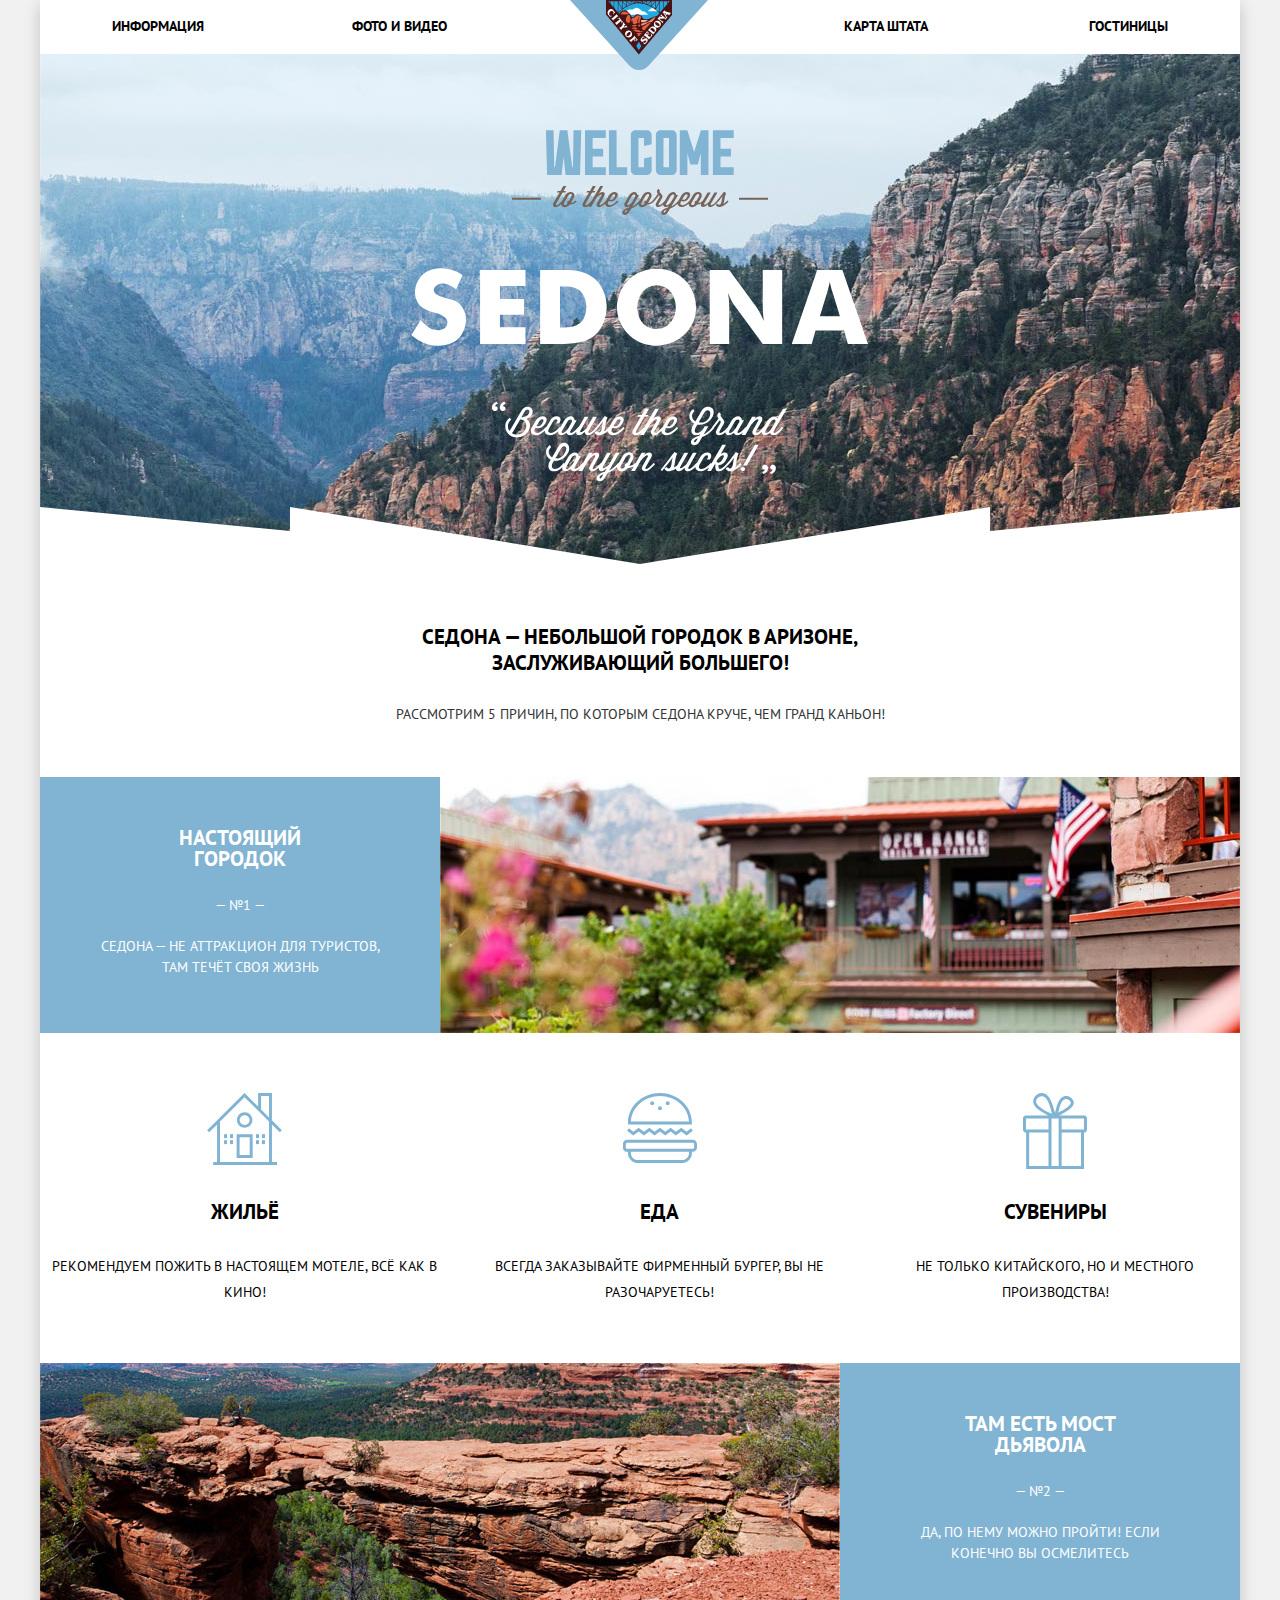
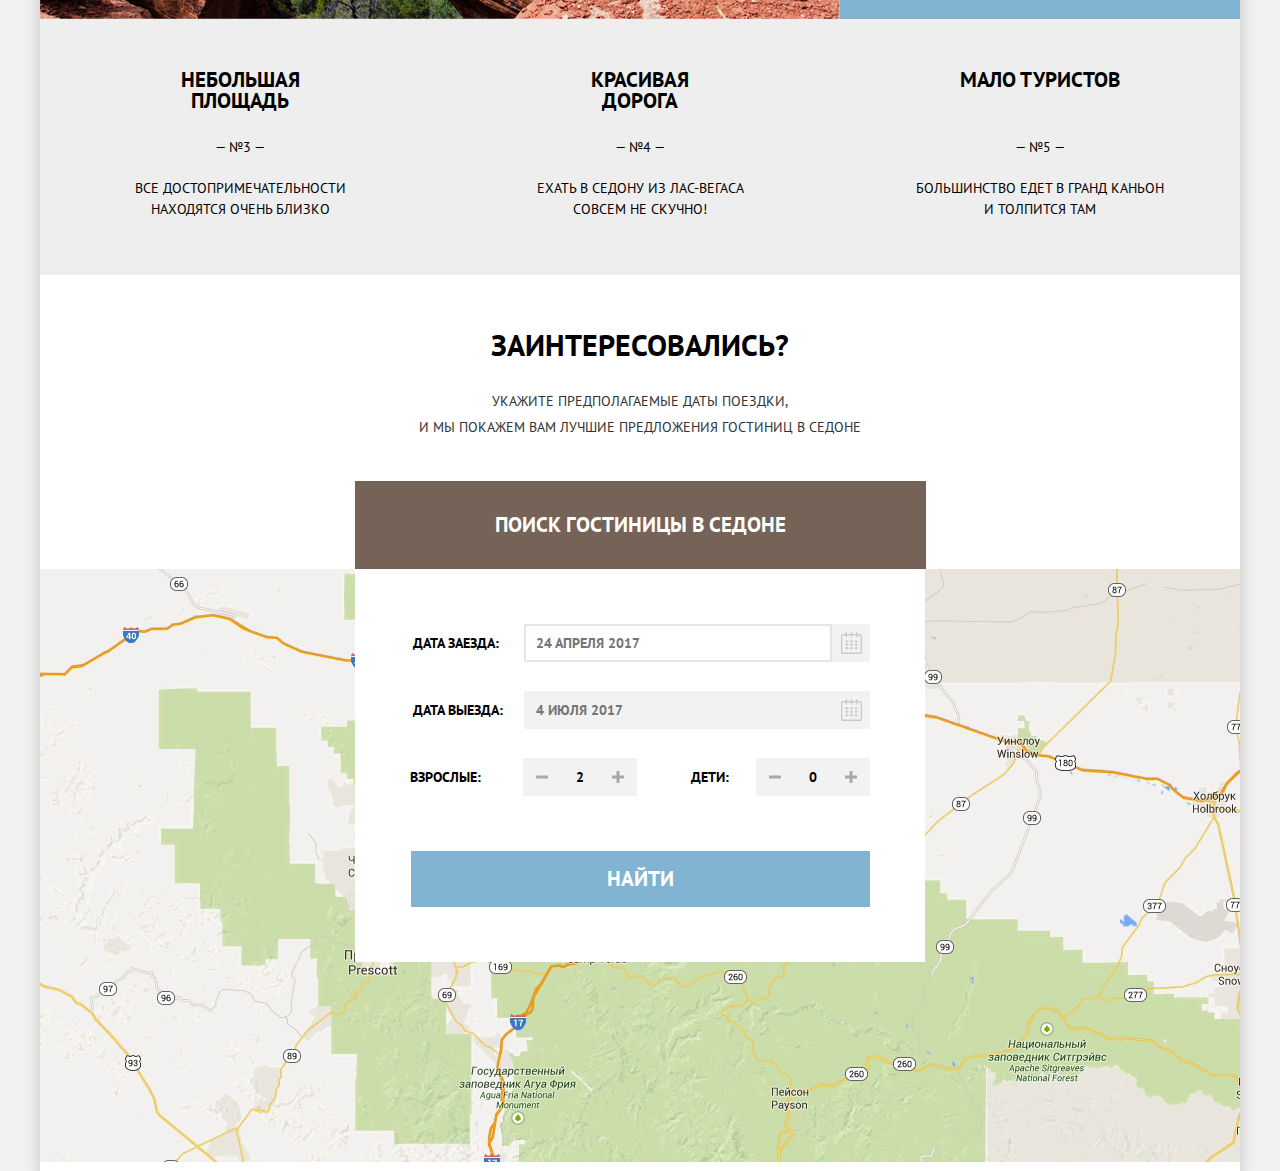
==== index.html @ 3be0343d "убрал border у карты" ====
<!DOCTYPE html>
<html lang="ru">
  <head>
    <meta charset="utf-8">
    <title>Седона - главная</title>
    <link href="https://fonts.googleapis.com/css?family=PT+Sans:400,700&display=swap&subset=cyrillic" rel="stylesheet">
    <link href="css/normalize.css" rel="stylesheet">
    <link href="css/style.css" rel="stylesheet">    
  </head>
  <body>
    <div class="background-container">
      <header class="site-header container">
        <nav class="main-navigation">
          <a class="navigation-logo">
            <img 
            src="img/logo.svg"  
            alt="city of sedona"
            width="138"
            height="70">  
          </a>
          <ul class="site-navigation list-reset">
            <li class="site-navigation-item">
              <a href="info.html">Информация</a>
            </li>
            <li class="site-navigation-item">
              <a href="foto-video.html">Фото и видео</a>
            </li>
            <li class="site-navigation-item">
              <a href="state-map.html">Карта штата</a>
            </li>
            <li class="site-navigation-item">
              <a href="catalog.html">Гостиницы</a>
            </li>
          </ul>
        </nav>
      </header>
      <main class="main">
        <div class="intro">
          <img src="img/intro-welcome.svg" 
            alt="Welcome to the gorgeous Sedona. Because the Grand Canyon sucks."
            width="458"
            height="352">
        </div>
        <h1 class="main-header">Седона — небольшой городок в Аризоне,<br>
          заслуживающий большего!
        </h1>
        <section class="advantages">
          <h2 class="visually-hidden">Преимущества</h2>
          <p class="advantage-list-caption">Рассмотрим 5 причин, по которым Седона круче, чем гранд каньон!</p>
          <ol class="advantage-list list-reset">
            <li class="advantage-item"> 
              <section class="advantage-item-description main-advantage">
                <h3>
                    Настоящий городок
                </h3>
                <p class="advantage-item-info">
                  Седона — не аттракцион для туристов,<br> 
                  там течёт своя жизнь
                </p>
              </section>
              <img src="img/real-city.jpg" alt="Настоящий город" width="800" height="256">
              <ul class="city-advantage-list list-reset">
                <li class="city-advantage-item">
                    <h4>Жильё</h4>
                    <p>Рекомендуем пожить в настоящем мотеле, всё как в кино!</p>
                </li>
                <li class="city-advantage-item">
                    <h4>Еда</h4>
                    <p>Всегда заказывайте фирменный бургер, вы не разочаруетесь!</p>
                </li>
                <li class="city-advantage-item">
                    <h4>Сувениры</h4>
                    <p>Не только китайского, но и местного производства!</p>
                </li>
              </ul>
            </li>
            <li class="advantage-item">
              <img src="img/devils-bridge.jpg" alt="Мост дьявола" width="800" height="256">
              <section class="advantage-item-description main-advantage">
                <h3>
                Там есть Мост дьявола
                </h3>
                <p class="advantage-item-info">
                  Да, по нему можно пройти!
                  Если конечно вы осмелитесь
                </p>
              </section>
            </li>
            <li class="advantage-item">
              <section class="advantage-item-description extra-advantage">
                <h3>
                  Небольшая площадь
                </h3>
                <p class="advantage-item-info">
                  Все достопримечательности
                  находятся очень близко
                </p>
              </section>
            </li>
            <li class="advantage-item">
              <section class="advantage-item-description extra-advantage">
                <h3>
                  Красивая дорога
                </h3>
                <p class="advantage-item-info">
                  Ехать в Седону из Лас-Вегаса совсем
                  не скучно!
                </p>
              </section>
            </li>
            <li class="advantage-item">
              <section class="advantage-item-description extra-advantage">
                <h3>
                  Мало туристов
                </h3>
                <p class="advantage-item-info">   
                  Большинство едет в гранд каньон
                  и толпится там
                </p>
              </section>
            </li>
          </ol>
        </section>
        <section class="search">
          <h2 class="visually-hidden">Поиск гостинницы</h2>
          <b class="got-interested">Заинтересовались?</b>
          <p>
            Укажите предполагаемые даты поездки, <br>
            и мы покажем вам лучшие предложения гостиниц в седоне
          </p>
          <a class="button button-search">Поиск гостиницы в Седоне</a>
          

        </section>
        <section class="map">
          <h2 class="visually-hidden">Карта проезда</h2>
          
          <iframe src="https://www.google.com/maps/embed?pb=!1m18!1m12!1m3!1d836566.2957356414!2d-112.08634902142276!3d35.01311114635355!2m3!1f0!2f0!3f0!3m2!1i1024!2i768!4f13.1!3m3!1m2!1s0x872da132f942b00d%3A0x5548c523fa6c8efd!2z0KHQtdC00L7QvdCwLCDQkNGA0LjQt9C-0L3QsCA4NjMzNiwg0KHQqNCQ!5e0!3m2!1sru!2sru!4v1560163747327!5m2!1sru!2sru" 
          width="1200" height="594"  allowfullscreen> 
          </iframe>
          <img src="img/map.jpg" alt="Город Седона находится в Соединенных Штатах Америки в штате Аризона" width="1200" height="594">
          <!--Карта будет размечена в следующих заданиях-->
          
          <section class="hotel-search">
            <h2 class="visually-hidden">Поиск гостинницы в Седоне</h2>
            <form class="hotel-search-form"
              action="https://echo.htmlacademy.ru"
              method="get">
              <p class="hotel-search-item search-dates">
                <label for="arrival-date">Дата заезда:</label>
                <input class="search-form-field field-text" type="text" id="arrival-date" name="arrival-date" placeholder="24 апреля 2017">
                <button class="button hotel-search-button-calendar" type="button">
                  <span class="visually-hidden">Календарь</span>
                  <svg version="1.1" xmlns="http://www.w3.org/2000/svg" xmlns:xlink="http://www.w3.org/1999/xlink" x="0px" y="0px"
                    width="21px" height="22px" viewBox="0 0 21 22" enable-background="new 0 0 21 22" xml:space="preserve">
                  <g>
                    <path d="M19.251,2.025h-2.845V0.648c0-0.381-0.294-0.689-0.656-0.689c-0.363,0-0.656,0.308-0.656,0.689v1.377h-3.938V0.648
                      c0-0.381-0.294-0.689-0.655-0.689c-0.363,0-0.657,0.308-0.657,0.689v1.377H5.906V0.648c0-0.381-0.294-0.689-0.656-0.689
                      c-0.363,0-0.657,0.308-0.657,0.689v1.377H1.75C0.784,2.025,0,2.847,0,3.862v16.302C0,21.179,0.784,22,1.75,22h17.501
                      C20.217,22,21,21.179,21,20.164V3.862C21,2.847,20.217,2.025,19.251,2.025z M19.688,20.164c0,0.253-0.195,0.459-0.437,0.459H1.75
                      c-0.241,0-0.438-0.206-0.438-0.459V3.862c0-0.253,0.196-0.459,0.438-0.459h2.844v1.378c0,0.381,0.294,0.689,0.657,0.689
                      c0.362,0,0.656-0.308,0.656-0.689V3.403h3.938v1.378c0,0.381,0.294,0.689,0.657,0.689c0.361,0,0.655-0.308,0.655-0.689V3.403h3.938
                      v1.378c0,0.381,0.293,0.689,0.656,0.689c0.362,0,0.656-0.308,0.656-0.689V3.403h2.845c0.241,0,0.437,0.206,0.437,0.459V20.164z"/>
                    <rect x="4.594" y="8.225" width="2.625" height="2.066"/>
                    <rect x="4.594" y="11.668" width="2.625" height="2.067"/>
                    <rect x="4.594" y="15.112" width="2.625" height="2.066"/>
                    <rect x="9.188" y="15.112" width="2.625" height="2.066"/>
                    <rect x="9.188" y="11.668" width="2.625" height="2.067"/>
                    <rect x="9.188" y="8.225" width="2.625" height="2.066"/>
                    <rect x="13.781" y="15.112" width="2.625" height="2.066"/>
                    <rect x="13.781" y="11.668" width="2.625" height="2.067"/>
                    <rect x="13.781" y="8.225" width="2.625" height="2.066"/>
                  </g>
                  </svg>
                </button>
              </p>
              <p class="hotel-search-item search-dates">
                <label for="departure-date">Дата выезда:</label>
                <input class="search-form-field field-text" type="text" id="departure-date" name="departure-date" placeholder="4 июля 2017">
                <button class="button hotel-search-button-calendar" type="button">
                  <span class="visually-hidden">Календарь</span>
                  <svg version="1.1" xmlns="http://www.w3.org/2000/svg" xmlns:xlink="http://www.w3.org/1999/xlink" x="0px" y="0px"
                    width="21px" height="22px" viewBox="0 0 21 22" enable-background="new 0 0 21 22" xml:space="preserve">
                  <g>
                    <path d="M19.251,2.025h-2.845V0.648c0-0.381-0.294-0.689-0.656-0.689c-0.363,0-0.656,0.308-0.656,0.689v1.377h-3.938V0.648
                      c0-0.381-0.294-0.689-0.655-0.689c-0.363,0-0.657,0.308-0.657,0.689v1.377H5.906V0.648c0-0.381-0.294-0.689-0.656-0.689
                      c-0.363,0-0.657,0.308-0.657,0.689v1.377H1.75C0.784,2.025,0,2.847,0,3.862v16.302C0,21.179,0.784,22,1.75,22h17.501
                      C20.217,22,21,21.179,21,20.164V3.862C21,2.847,20.217,2.025,19.251,2.025z M19.688,20.164c0,0.253-0.195,0.459-0.437,0.459H1.75
                      c-0.241,0-0.438-0.206-0.438-0.459V3.862c0-0.253,0.196-0.459,0.438-0.459h2.844v1.378c0,0.381,0.294,0.689,0.657,0.689
                      c0.362,0,0.656-0.308,0.656-0.689V3.403h3.938v1.378c0,0.381,0.294,0.689,0.657,0.689c0.361,0,0.655-0.308,0.655-0.689V3.403h3.938
                      v1.378c0,0.381,0.293,0.689,0.656,0.689c0.362,0,0.656-0.308,0.656-0.689V3.403h2.845c0.241,0,0.437,0.206,0.437,0.459V20.164z"/>
                    <rect x="4.594" y="8.225" width="2.625" height="2.066"/>
                    <rect x="4.594" y="11.668" width="2.625" height="2.067"/>
                    <rect x="4.594" y="15.112" width="2.625" height="2.066"/>
                    <rect x="9.188" y="15.112" width="2.625" height="2.066"/>
                    <rect x="9.188" y="11.668" width="2.625" height="2.067"/>
                    <rect x="9.188" y="8.225" width="2.625" height="2.066"/>
                    <rect x="13.781" y="15.112" width="2.625" height="2.066"/>
                    <rect x="13.781" y="11.668" width="2.625" height="2.067"/>
                    <rect x="13.781" y="8.225" width="2.625" height="2.066"/>
                  </g>
                  </svg>
                </button>
              </p>
              <div class="hotel-search-line">
                <p class="hotel-search-item search-adults">
                  <label for="adults-count">Взрослые:</label>
                  <button class="button hotel-search-button hotel-search-button-minus" type="button">
                    <span class="visually-hidden">-</span>
                  </button>
                  <input class="search-form-field field-number" type="text" id="adults-count" name="adults-count" value="2">
                  <button class="button hotel-search-button hotel-search-button-plus" type="button">
                    <span class="visually-hidden">+</span>
                  </button>
                </p>
                <p class="hotel-search-item search-children">
                  <label for="children-count">Дети:</label>
                  <button class="button hotel-search-button hotel-search-button-minus" type="button">
                    <span class="visually-hidden">-</span>
                  </button>
                  <input class="search-form-field field-number" type="text" id="children-count" name="children-count" value="0">
                  <button class="button hotel-search-button hotel-search-button-plus" type="button">
                      <span class="visually-hidden">+</span>
                  </button>
                </p>
              </div>
              <button class="button hotel-search-button-find" type="submit">Найти</button>
            </form>
          </section> 
        </section>
      </main>

      <footer class="site-footer container">
        <p class="footer-hashtag">
          #visitsedona
        </p>
        <ul class="footer-social-list list-reset">
          <li>
            <a class="social-button" href="#">
              <span class="visually-hidden">twitter</span>
              <svg version="1.1" xmlns="http://www.w3.org/2000/svg" xmlns:xlink="http://www.w3.org/1999/xlink" x="0px" y="0px" width="17px" height="15px" viewBox="0 0 17 15" enable-background="new 0 0 17 15" xml:space="preserve">
              <g id="W6EeEF_1_">
                <g>
                  <path fill="#FFFFFF" d="M10.95,0.144c1.685-0.496,2.984,0.27,3.577,1.179c0.673-0.231,1.331-0.481,2.011-0.708
                    c-0.004,0.861-0.522,1.513-0.857,1.768c0.685,0.17,1.304-0.491,1.304-0.491c-0.169,1-1.006,1.788-1.563,2.024
                    c-0.231,6.75-3.175,11.217-10.077,11.082c-0.522,0,0.075,0-0.446,0c-0.41,0-4.164-0.46-4.898-1.887
                    c2.271,0.196,3.893-0.422,4.693-1.177c-0.96-0.3-2.679-0.477-2.979-2.95C2.064,9.09,2.279,9.212,2.905,9.103
                    C1.705,8.247,0.374,7.53,0.448,5.33c0.285,0.328,1.067,0.536,1.34,0.472c-0.703-0.241-1.97-3.36-0.894-4.952
                    c1.818,1.854,3.735,3.606,7.152,3.773C8.254,2.33,9.183,0.793,10.95,0.144z"/>
                </g>
              </g>
              </svg>
            </a>
          </li>
          <li>
            <a class="social-button" href="#">
              <span class="visually-hidden">facebook</span>
              <svg version="1.1" id="Layer_2" xmlns="http://www.w3.org/2000/svg" xmlns:xlink="http://www.w3.org/1999/xlink" x="0px" y="0px"
                width="12px" height="22px" viewBox="0 0 12 22" enable-background="new 0 0 12 22" xml:space="preserve">
              <path fill="#FFFFFF" d="M12,4V0H8C5.791,0,4,1.791,4,4v4H0v4h4v10h4V12h4V8H8V4H12z"/>
              </svg>
            </a>
          </li>
          <li>
            <a class="social-button" href="#">
              <span class="visually-hidden">youtube</span>
              <svg version="1.1" xmlns="http://www.w3.org/2000/svg" xmlns:xlink="http://www.w3.org/1999/xlink" x="0px" y="0px"
                width="20px" height="16px" viewBox="0 0 20 16" enable-background="new 0 0 20 16" xml:space="preserve">
              <path fill="#FFFFFF" d="M17,0H3C1.35,0,0,1.35,0,3v10c0,1.65,1.35,3,3,3h14c1.65,0,3-1.35,3-3V3C20,1.35,18.65,0,17,0z
                M6.027,11.998V4.002L15.014,8L6.027,11.998z"/>
              </svg>
            </a>
          </li>
        </ul>
        <p class="footer-copyright">
          <span class="footer-copyright-text">Website by</span>
          <a href="https://htmlacademy.ru/intensive/htmlcss">
            <svg xmlns="http://www.w3.org/2000/svg" viewBox="0 0 108.08 36.85" width="115" height="41" data-name="Layer 1">
              <title>logo-htmlacademy-small1</title>
              <path fill="#231f20" transform="translate(0 -0.02)" d="M 44.61 26.88 a 2 2 0 0 0 0.55 -0.1 v 1.33 a 3.25 3.25 0 0 1 -1.18 0.21 a 1.67 1.67 0 0 1 -1.67 -1 a 4.84 4.84 0 0 1 -3.14 1.08 c -1.51 0 -2.91 -0.83 -2.91 -2.55 c 0 -2.13 2 -2.79 3.71 -2.79 a 11.08 11.08 0 0 1 2.17 0.25 v -0.3 c 0 -1 -0.76 -1.77 -2.19 -1.77 a 7.42 7.42 0 0 0 -3 0.64 v -1.7 a 10.21 10.21 0 0 1 3.19 -0.55 c 2.36 0 3.81 1.12 3.81 3.65 v 3 a 0.54 0.54 0 0 0 0.49 0.59 h 0.17 Z m -6.44 -1.13 A 1.35 1.35 0 0 0 39.63 27 h 0.11 a 3.39 3.39 0 0 0 2.41 -1 V 24.58 a 9.72 9.72 0 0 0 -1.81 -0.21 c -1 0 -2.16 0.33 -2.16 1.38 h 0 Z m 12.36 -6.11 a 5 5 0 0 1 2.57 0.64 V 22 a 4.08 4.08 0 0 0 -2.3 -0.7 a 2.75 2.75 0 1 0 0 5.49 a 5 5 0 0 0 2.43 -0.64 v 1.71 a 6.27 6.27 0 0 1 -2.76 0.57 A 4.21 4.21 0 0 1 46 24.51 q 0 -0.21 0 -0.41 a 4.32 4.32 0 0 1 4.18 -4.46 h 0.38 Z m 12.17 7.24 a 2 2 0 0 0 0.55 -0.1 v 1.33 a 3.25 3.25 0 0 1 -1.18 0.21 a 1.67 1.67 0 0 1 -1.67 -1 a 4.84 4.84 0 0 1 -3.14 1.08 c -1.51 0 -2.91 -0.83 -2.91 -2.55 c 0 -2.13 2 -2.79 3.71 -2.79 a 11.08 11.08 0 0 1 2.17 0.25 v -0.3 c 0 -1 -0.76 -1.77 -2.19 -1.77 a 7.42 7.42 0 0 0 -3 0.64 v -1.7 a 10.21 10.21 0 0 1 3.19 -0.55 c 2.36 0 3.81 1.12 3.81 3.65 v 3 a 0.54 0.54 0 0 0 0.49 0.59 h 0.17 Z m -6.44 -1.13 A 1.35 1.35 0 0 0 57.73 27 h 0.11 a 3.39 3.39 0 0 0 2.41 -1 V 24.58 a 9.72 9.72 0 0 0 -1.81 -0.21 c -1.06 0 -2.16 0.33 -2.16 1.38 h 0 Z M 73 16 V 28.2 H 71.35 V 26.88 a 3.88 3.88 0 0 1 -3.19 1.54 a 4.4 4.4 0 0 1 0 -8.78 a 3.81 3.81 0 0 1 3 1.3 V 16 H 73 Z m -4.53 5.22 a 2.76 2.76 0 1 0 0 5.52 A 2.86 2.86 0 0 0 71.15 25 V 23 A 2.91 2.91 0 0 0 68.49 21.27 Z M 79 19.64 c 3.31 0 4.46 2.68 3.92 5.09 H 76.7 c 0.21 1.5 1.67 2.11 3.19 2.11 a 6.11 6.11 0 0 0 2.64 -0.59 v 1.6 a 7.14 7.14 0 0 1 -3 0.57 C 77 28.42 74.78 27 74.78 24 a 4.18 4.18 0 0 1 4 -4.39 H 79 Z m 0.09 1.54 a 2.28 2.28 0 0 0 -2.44 2.1 v 0.06 H 81.3 A 2 2 0 0 0 79.13 21.18 Z m 5.73 7 V 19.87 h 1.65 v 1 a 3.81 3.81 0 0 1 2.78 -1.27 A 2.86 2.86 0 0 1 91.89 21 a 4.12 4.12 0 0 1 2.91 -1.33 A 3.06 3.06 0 0 1 98 23 V 28.2 h -1.9 V 23.05 a 1.59 1.59 0 0 0 -1.42 -1.75 H 94.42 a 2.8 2.8 0 0 0 -2.07 1.12 V 28.2 h -1.9 V 23.05 A 1.59 1.59 0 0 0 89 21.31 H 88.8 a 3 3 0 0 0 -2.21 1.29 v 5.63 H 84.86 Z m 21.31 -8.33 h 1.9 l -3.91 9.46 c -0.9 2.17 -2.09 2.86 -3.35 2.86 a 4.76 4.76 0 0 1 -1.1 -0.14 V 30.46 a 2.86 2.86 0 0 0 0.85 0.12 c 0.9 0 1.58 -0.64 2.07 -1.9 l 0.17 -0.42 l -4 -8.4 h 2 l 2.86 6.29 Z M 38.73 1.46 V 6.22 a 3.81 3.81 0 0 1 2.7 -1.14 a 3.25 3.25 0 0 1 3.44 3.4 v 5.15 H 43 V 8.72 a 1.81 1.81 0 0 0 -1.61 -2 h -0.3 a 2.93 2.93 0 0 0 -2.32 1.39 v 5.52 h -1.9 V 1.46 h 1.9 Z M 49.94 2.31 v 3 h 3 V 6.91 h -3 v 3.81 c 0 1.1 0.5 1.46 1.58 1.46 a 4.49 4.49 0 0 0 1.69 -0.33 v 1.6 A 6.8 6.8 0 0 1 51 13.8 a 2.55 2.55 0 0 1 -2.86 -2.74 V 6.89 H 46.58 V 5.26 h 1.5 V 2.74 Z m 5.4 11.31 V 5.28 H 57 v 1 A 3.81 3.81 0 0 1 59.77 5 a 2.86 2.86 0 0 1 2.6 1.33 A 4.12 4.12 0 0 1 65.28 5 A 3.06 3.06 0 0 1 68.44 8.4 v 5.21 h -1.9 V 8.46 a 1.59 1.59 0 0 0 -1.42 -1.75 H 64.89 a 2.8 2.8 0 0 0 -2.07 1.12 v 5.78 h -1.9 V 8.46 A 1.59 1.59 0 0 0 59.5 6.71 H 59.27 A 3 3 0 0 0 57.06 8 v 5.63 H 55.34 Z M 71.17 1.45 H 73 V 13.6 H 71.17 V 1.45 Z M 14.71 0 H 14.55 L 0 1.54 V 28.21 l 14.55 8.66 l 14.55 -8.66 V 1.54 Z m 12.5 27.1 L 14.55 34.64 L 1.9 27.12 V 16.18 l 12.59 7.5 V 25 L 5.86 19.9 v 1.31 l 8.68 5.21 v 1.39 L 5.87 22.65 V 24 l 8.68 5.21 l 8.75 -5.24 V 18.31 L 27.2 16 V 27.12 Z m 0 -12.53 l -3.48 2 l -1.6 1 L 14.51 13 v 1.31 L 21 18.23 H 21 l -0.14 0.09 l -1 0.54 l -5.37 -3.2 V 17 l 4.24 2.52 l -1 0.67 l -3.2 -1.9 v 1.31 l 2.1 1.24 L 14.5 22.1 L 2 14.65 L 14.51 7.11 Z m 0 -1.32 L 14.49 5.76 L 1.91 13.25 v -10 L 14.56 1.92 L 27.21 3.25 v 10 h 0 Z" />
            </svg>
          </a> 
        </p> 
      </footer>
    </div>
    <script src="js/seach-form.js"></script>
  </body>
</html>
---- css/style.css ----
/*
ToDO: Проверить как выглядят странички в IE, Chrome, Firefox, Safari
*/
/*
    ToDo: Для IE почему появляются полосы прокрутки?
*/
body {
    margin: 0;
    padding: 0;

    font-family: "PT Sans", Arial, sans-serif;
    font-size: 14px;
    line-height: 26px;
    font-weight: 700;
    color: #000000;
    text-transform: uppercase;

    background-color: #f1f1f1;
    counter-reset: block-number;
    position: relative;
}

a {
    text-decoration: none;
}

h1 {
    text-align: center;
    font-size: 21px;
}

img {
    max-width: 100%;
    height: auto;
}

.visually-hidden:not(:focus):not(:active),
input[type="checkbox"].visually-hidden{
  position: absolute;

  width: 1px;
  height: 1px;
  margin: -1px;
  border: 0;
  padding: 0;

  white-space: nowrap;

  clip-path: inset(100%);
  clip: rect(0 0 0 0);
  overflow: hidden;
}

.background-container {
    position: relative;    
    width: 1200px; 
    margin: 0 auto;
    box-shadow: 0px 5px 15px 0px rgba(0, 1, 1, 0.2); 
}

.button {
    display: inline-block;    
    padding: 10px 30px;    
    font: inherit;
    text-align: center;
    vertical-align: middle;
    text-transform: uppercase;
    border: none;
    outline: none;
}

.container {
    padding: 0 72px;
}

.list-reset {
    margin: 0;
    padding: 0;
    list-style: none;
}

.fieldset-reset {
    border: none;
    padding: 0;
    margin: 0;
}

.hidden {
    display: none;
}

/*---------- Navigation ----------*/
.site-header{
    background-color: #ffffff;
}

.main-navigation {
    position: relative;
    padding-top: 13px;
    padding-bottom: 15px;
}

.navigation-logo {
    position: absolute;
    left: calc(50% - 140px/2);
    top: 0;
}

.site-navigation {
    display: flex;
    align-items: center;
}

.site-navigation a {
    color: #000000;
}

.site-navigation a:hover {
    color: #81b3d2;
}

.site-navigation a:active {
    color: rgba(0, 0, 0, 0.3);
}

.site-navigation-item {
    width: 128px;
    margin-right: 112px;
}

.site-navigation-item:nth-child(2) {
    margin-right: auto;
}

.site-navigation-item:last-child {
    margin-right: 0;
}

.site-navigation-item:nth-last-child(1),
.site-navigation-item:nth-last-child(2) {
    text-align: right;
}

.site-navigation-current a {
    color: #766357;
}

/*---------- Main content ----------*/
.main {
    background-color: #ffffff;
}

.main-header {
    margin-bottom: 25px;
}
/*---------- intro ----------*/
.intro {
    background-color: #38484d;
    background-image: url("../img/intro-background.jpg");
    background-repeat:  no-repeat;
    background-position:  center -55px;
    background-size: 100%;
    text-align: center;
    margin-bottom: 60px;
}

.intro::after {
    content: "";
    display: block;
    background-image: url("../img/intro-polygon.svg");
    background-repeat:  no-repeat;
    height: 57px;
    width: 100%;
}

.intro img {
    margin-top: 76px;
    margin-bottom: 17px;
}

/*---------- advantages----------*/
.advantage-list-caption {
    color: #333333;
    text-align: center;
    font-weight: 400;
    margin-bottom: 50px;    
}

.advantage-list {
    display: flex;
    flex-wrap: wrap;
}

.advantage-item {
    min-width: 400px;
    min-height: 256px;    
}

.advantage-item-description {
    box-sizing: border-box;
    min-width: 400px;
    min-height: 256px;
    position: relative;
    color: #ffffff;
    text-align: center;
    background-color: #81b3d2;
    padding-top: 50px;    
}

.advantage-item-description {
    display: flex;
    flex-direction: column;
    align-items: center;
}

.advantage-item-description::after {
    display: block;
    width: 100%;
    counter-increment: block-number; 
    content: "— №"counter(block-number)" —";
    font-weight: 400;
    font-size: 14px;
    line-height: 21px;
    position: absolute;
    top: 50%;
    left: 50%;
    transform: translate(-50%, -50%);
}

.advantage-item-description h3 {
    margin: 0 auto;
    margin-bottom: 65px;
    font-size: 21px;
    line-height: 21px;
}

.main-advantage h3{
    max-width: 151px;
}

.extra-advantage h3{
    max-width: 160px;
}

.extra-advantage .advantage-item-info {
    max-width: 255px;
}

.main-advantage .advantage-item-info {
    max-width: 280px;
}

.advantage-item:nth-of-type(n+3) .advantage-item-description {
    color: #000000;
    background-color: #eeeeee;
}

.advantage-item-info {
    font-weight: 400;
    font-size: 14px;
    line-height: 21px;
    margin-top: auto;
    margin-bottom: 55px;
    text-align: center;
}

.city-advantage-list {
    display: flex;
    min-width: 400px;
    min-height: 330px;
}

.city-advantage-item {
    background-repeat: no-repeat;
    background-position: center 60px;
    text-align: center;
}

.city-advantage-item:nth-child(1) {
    background-image: url("../img/icon-house.svg");    
}

.city-advantage-item:nth-child(2) {
    background-image: url("../img/icon-burger.svg");    
}

.city-advantage-item:nth-child(3) {
    background-image: url("../img/icon-present.svg");    
}

.city-advantage-item h4 {
    font-size: 21px;
    margin-top: 166px;
}

.city-advantage-item p {
    font-weight: 400;
}    

/*---------- search ----------*/
.search {
    text-align: center;
}

.got-interested {
    font-size: 30px;
    line-height: 36px;
    margin-top: 52px;
    margin-bottom: 25px;
    display: inline-block;    
}

.search p {
    color: #333333;
    font-weight: 400;
    margin-top: 0;
    margin-bottom: 41px;    
}

.button.button-search {
    padding: 31px 140px;
    font-size: 21px;
    color: #ffffff;
    background-color: #766357;
}

.button-search:hover {
    background-color: #604e43;
}

.button-search:active {
    color: rgba(0, 0, 0, 0.3);
    background-color: #503e33;
}

/*---------- Map ----------*/
.map {
    position: relative;
}

/*---------- Footer ----------*/
.site-footer {
    position: absolute;
    bottom: 0;
    left: 0;
    box-sizing: border-box;
    min-width: 1200px;
    padding-top: 36px;
    padding-bottom: 36px;
    display: flex;
    background-color: rgba(255, 255, 255, 0.9);    
}

.inner-page .site-footer {
    position: static;    
}

.footer-hashtag {
    font-size: 21px;
    text-align: center;    
    padding: 0;
    margin: 0;
    margin-top: 10px;
    margin-left: 60px;
    margin-right: 256px;
}

.footer-copyright {
    display: flex;
    justify-content: flex-end;
    width: 240px;
    margin: 0px;
    margin-top: 5px;
    margin-right: 30px;
    text-align: right;
    vertical-align: middle;
}

.footer-copyright-text {
    margin-top: 6px;
    margin-right: 8px;
}

.footer-social-list {
    display: flex;
    flex-wrap: wrap;
    justify-content: space-between;
    width: 150px;
    margin-right: auto;
}

.social-button {
    display: flex;
    align-items: center;
    justify-content: center;
    width: 46px;
    height: 48px;
    background-color: #81b3d2;
}

.social-button:hover,
.social-button:focus {
    background-color: #669ec0;
}

.social-button:active path{
    background-color: #5496bd;
}

.social-button:active path{
    fill: #5496bd;
}

.logo-name * { 
    fill: #231f20;
}

/*---------- hotel-search ----------*/


.hotel-search-form {
    text-align: center;
}

.search-dates {
    padding-left: 3px;
}

.search-dates input{
    padding: 0 10px;
}


.search-form-field {
    box-sizing: border-box;
    outline: none;
    font: inherit;
    text-transform: uppercase;
    background-color: #f2f2f2;
    border: 2px solid transparent; 
    height: 38px;
    padding: 0 13px;
}

.search-form-field:hover {
    background-color: #ebebeb;
}

.search-form-field:focus {
    background-color: #ffffff;
    border-color: #e5e5e5;
}

.search-form-field.field-text {
    width: 308px;    
}

.search-form-field.field-number {
    width: 38px;
}

.hotel-search-button {
    position: relative;
    padding: 0;
    height: 38px;
    width: 38px; 
    background-color: #f2f2f2;
}

.hotel-search-button::before,
.hotel-search-button-plus::after {
    content: "";
    display: block;
    position: absolute;
    left: 50%;
    top: 50%;
    transform: translate(-50%, -50%);
    background-color: #a9a9a9;
}

.hotel-search-button::before {
    width: 12px;
    height: 3px;
}

.hotel-search-button-plus::after {
    width: 3px;
    height: 12px;
}

.hotel-search-button:hover::before,
.hotel-search-button:hover::after,
.hotel-search-button:focus::before,
.hotel-search-button:focus::after {
    background-color: #000000;
}

.hotel-search-button:active::before,
.hotel-search-button:active::after {
    background-color: #81b3d2;
}

.hotel-search-button-find {
    padding: 15px 196px;
    font: inherit;
    font-size: 21px;
    text-transform: uppercase;
    color: #ffffff;
    background-color: #81b3d2;
    margin-top: 26px;
}

.hotel-search-button-find:hover {
    background-color: #669ec0;
}

.hotel-search-button-find:active {
    color: rgba(0, 0, 0, 0.3);
    background-color: #5496bd;
}

.hotel-search-button-calendar {
    padding: 0;
    height: 38px;
    width: 38px;
    display: inline-flex;
    align-items: center;
    justify-content: center;
    vertical-align: bottom;
    background-color: #f2f2f2;
}

.hotel-search-button-calendar:hover,
.hotel-search-button-calendar:focus * {
    fill: #000000;
}

.hotel-search-button-calendar:active * {
    fill: #81b3d2;
}

.hotel-search-button-calendar * {
    fill: #cacaca;
}

.appartment-item-header {
    font-size: 21px;
}

.appartment-item-header:hover {
    color: #81b3d2;
}

.appartment-item-header:active,
.appartment-item-header:focus {
    color: rgba(0, 0, 0, 0.3);
}

/*------------форма поиска------------*/
.search-appartment {
    background-color: #81b3d2;
    background-image: url("../img/filter-background.jpg");
    padding-top: 31px;
    padding-bottom: 31px;
}

.search-form legend {
    font-size: 16px;
    line-height: 21px;
    color: #ffffff;
    margin-bottom: 20px;
}

.search-option:not(:last-child) {
    margin-bottom: 25px;
}

.search-option {
    position: relative;
    font-size: 14px;
    line-height: 21px;
    color: #ffffff;
    padding-left: 40px;
}

.search-input + label:before{
    content:"";
    display: block;
    position: absolute;
    left: 0;
    width: 27px;
    height: 23px;
    background-image: url("../img/checkbox-off.svg");
    background-repeat: no-repeat;
}

.search-input:checked + label:before {
    background-image: url("../img/checkbox-on.svg");
}

.search-input-number {
    font: inherit;
    font-weight: 400;
    font-size: 14px;
    line-height: 21px;
    color: #ffffff;
}

.search-button {
    font: inherit;
    font-weight: 400;
    font-size: 14px;
    line-height: 21px;
    background-color:  transparent;
    color: #ffffff;
}

.search-form {
    display: flex;
    justify-items: flex-end;
}

.column-infrastructure {
    min-width: 241px;
}

.column-house-type {
    min-width: 241px;
    margin-left: 15px;
}

.column-cost {
    margin-left: auto;
    /*min-width: 328px;*/
    margin-top: -3px;
}


/*стили range фильтра с двумя кнопками*/
.column-cost legend{
    margin-bottom: 10px;
}

.filter-range {
    width: 317px;
    color: #ffffff;
    font-weight: 400;
}

.filter-range-title {
    margin-bottom: 9px;
    font-weight: 600;
    font-size: 16px;
    line-height: 21px;
}


.price-controls {
    position: relative;
    height: 32px;
    margin-bottom: 20px;
    font-size: 0;
    border: 2px solid #ffffff;
    border-radius: 2px;
}

.price-controls::after {
    content: "";
    position: absolute;
    top: 50%;
    left: 50%;
    width: 2px;
    height: 22px;
    background: #ffffff;
    transform: translate(-50%, -50%);
}

.price-controls label {
    display: inline-block;
    font-size: 14px;
    line-height: 32px;
    vertical-align: top;
    cursor: pointer;
}

.price-controls .min-price,
.price-controls .max-price {
    width: 90px;
}

.price-controls .min-price {
    padding-left: 65px;
}

.price-controls .max-price {
    padding-left: 56px;
}

.search-input {
    width: 50px;
    margin: 0;
    color: inherit;
    font: inherit;
    background: none;
    border: none;
    line-height: 14px;
}

.range-controls {
    position: relative;
    margin-bottom: 32px;
}

.range-controls .scale {
    height: 2px;
    background: rgba(255, 255, 255, 0.3);
}

.range-controls .bar {
    width: 80%;
    height: 2px;
  
    background: #ffffff;
}

.range-toggle {
    position: absolute;
    top: -9px;
    width: 4px;
    height: 4px;
    background: #ababab;
    border: 8px solid #ffffff;
    border-radius: 50%;
    box-shadow: 0 2px 1px 0 rgba(0, 1, 1, 0.2);
    cursor: pointer;
}

.range-toggle:hover {
    background: #1c4f80;
}

.range-toggle-min {
    left: 0;
}
  
.range-toggle-max {
    left: 80%;
}

.search-button {
    display: block;
    /*margin: 0 auto;*/
    margin-left: 84px;
    padding: 6px 34px;
    font-size: 14px;
    line-height: 20px;
    color: #ffffff;
    text-transform: uppercase;
    background: transparent;
    border: 2px solid #ffffff;
    border-radius: 2px;
    cursor: pointer;
}

.search-button:hover {
    color: #000000;
    background: #ffffff;
}

/*------------форма сортировки------------*/
.result-sort {
    background-color: #fefefe;
    display: flex;
    align-items: center;
    min-height: 88px;
}

.result-found {
    display: inline-block;
    font-size: 21px;
    line-height: 26px;
    font-weight: 700;
}

.result-sort-by-value {
    margin-left: auto;
}

.result-sort-item {
    display: inline-block;  
    margin-left: 33px;  
}

.result-found {
    min-width: 165px;
}

.result-sort-list-label {
    min-width: 76px;
}

.result-sort-list-label {
    font-size: 12px;
    line-height: 21px;
    font-weight: 400;
}

.result-sort-item:not(.active) a {
    border-bottom: 1px dashed #81b3d2;    
}

.result-sort-item a {
    font-size: 12px;
    line-height: 21px;
    font-weight: 400;
    outline: none;
}

.result-sort-item a:hover,
.result-sort-item a:focus {
    color: #81b3d2;
}

.result-sort-item a:active {
    color: #000000;
}

.result-sort-item a {
    color: rgba(0, 0, 0, 0.3);
}

.result-sort-item.active a {
    color: #81b3d2;
}

.triangle-up {
    display: inline-block;
	width: 0;
	height: 0;
	border-left: 5px solid transparent;
	border-right: 5px solid transparent;
    border-bottom: 10px solid #cacaca;
    outline: none;
}

.triangle-down {
    display: inline-block;
	width: 0;
	height: 0;
	border-left: 5px solid transparent;
    border-right: 5px solid transparent;
    border-top: 10px solid #cacaca;
    margin-left: 12px;
    outline: none;
}

.triangle-up:hover,
.triangle-up:focus {
   border-bottom-color: #000000;
}

.triangle-up:active {
    border-bottom-color: #81b3d2;
}

.triangle-down:hover,
.triangle-down:focus {
    border-top-color: #000000;
}
 
.triangle-down:active {
    border-top-color: #81b3d2;
} 

/*------*/
.appartment-type,
.appartment-price {
    font-size: 14px;
    line-height: 21px;
    color: #333333;
}

.appartment-type {
    display: inline-block;
    min-width: 110px;
    margin-right: 2px;
}

.button-detail {
    color: #ffffff;
    background-color: #81b3d2;
    padding: 1px 16px;
    margin: 0px;
    margin-right: 4px;
}

.button-detail:hover {
    background-color: #669ec0;
}

.button-detail:active,
.button-detail:focus {
    background-color: #5496bd;
}

.button-booking {
    color: #ffffff;
    background-color: #766357;
    padding: 1px 16px;
    margin: 0px;
}

.button-booking:hover {
    background-color: #604e43;
}

.button-booking:active,
.button-booking:focus {
    background-color: #503e33;
}

.rating-starts {
    display: block;
    background-image: url("../img/star.svg");
    width: 10px;
    height: 17px;
    margin: 0;
    margin-top: 3px;
    padding: 0;
    background-repeat: repeat-x;
    margin-left: auto;
}

.stars-1 {
    width: 24px;
}

.stars-2 {
    width: 48px;
}

.stars-3 {
    width: 72px;
}

.stars-4 {
    width: 96px;
}

.stars-5 {
    width: 120px;
}

.rating-digit {
    display: inline-block;
    color: #666666;
    background-color: #f2f2f2;
    padding-left: 16px;
    padding-right: 12px;
    margin: 0;   
    margin-top: 48px; 
    font-weight: 400px;
}

.appartment-item {
    display: flex;    
    list-style: none;
    padding-top: 25px;
    padding-bottom: 30px;
    border-top: 1px solid #e5e5e5;
    background-color: #fefefe;
}

.appartment-item:last-child {
    border-bottom: 1px solid #e5e5e5;    
}

/*--------------- search form ---------------*/
.hotel-search {
    box-sizing: border-box;
    width: 570px;
    padding: 55px;
    background-color: #ffffff; 
    position: absolute;
    top: 0px;
    left: calc(50% - 570px /2 );
}

.hotel-search-line {
    display: flex;
    justify-content: space-between;
}

.hotel-search-item {
    display: flex;
    align-items: center;
    margin-top: 0;
    margin-bottom: 29px;
    min-width: 227px;
}
 
.hotel-search-item label {
    margin-right: auto;
}

.hotel-search-item.search-children label{
    margin-left: 48px;    
}

.appartments {
    /*временно для сетки*/
    min-width: 455px;
}

.appartment-item-image {
    margin-top: 5px;
    margin-right: 30px;
}

.appartment-item-second-column {
    width: 560px;
}

.appartment-item-header {
    margin-top: 0;
    margin-bottom: 5px;
}

.appartment-info {
    margin: 0px;
    margin-bottom: 10px;
}

.appartment-booking {
    margin: 0px;
    padding: 0px;
}

.appartment-rating {
    margin-left: auto;
}

.advantage-item:nth-child(1) {
    display: flex;
    flex-wrap: wrap;
}

.advantage-item:nth-child(2) {
    display: flex;
}

@keyframes pulse {
    0% {
        transform: scale(0.5);
        opacity: 0;
    }
    70% {
        transform: scale(1.1);
        opacity: 1;
    }
    100% {
        transform: scale(1);
    }
}

.hotel-search-show {
    animation: pulse;
    animation-duration: 0.8s;
}
 
@keyframes shake {
    0%, 100% { transform: translateX(0); }
    10%, 30%, 50%, 70%, 90% { transform: translateX(-10px); }
    20%, 40%, 60%, 80% { transform: translateX(10px); }
}

.hotel-search-error {
    animation-name: shake;
    animation-duration: 0.6s;
}

.map iframe {
    position: relative;
    z-index: 2;
  
    border: none;
}

.map img {
    position: absolute;
    top: 0;
    left: 0;
    z-index: 1;
}

.hotel-search {
    z-index: 3;
}
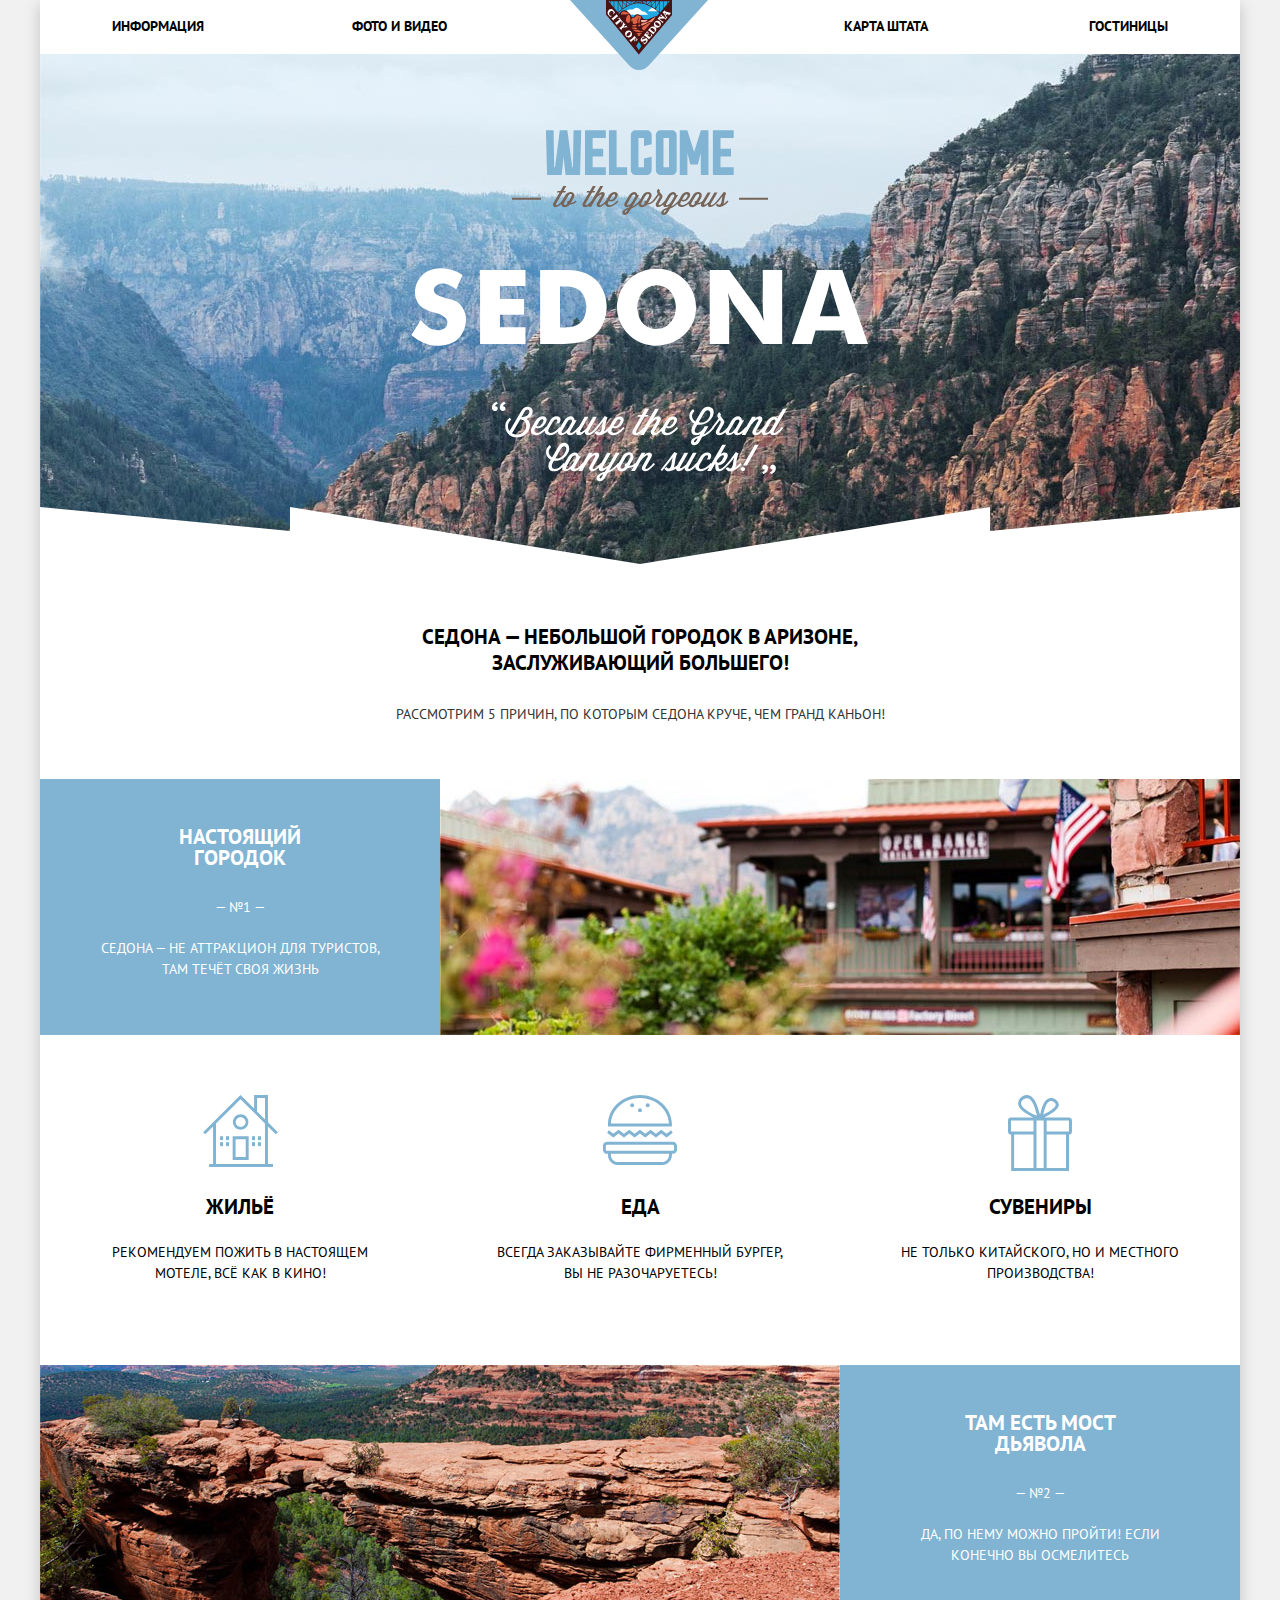
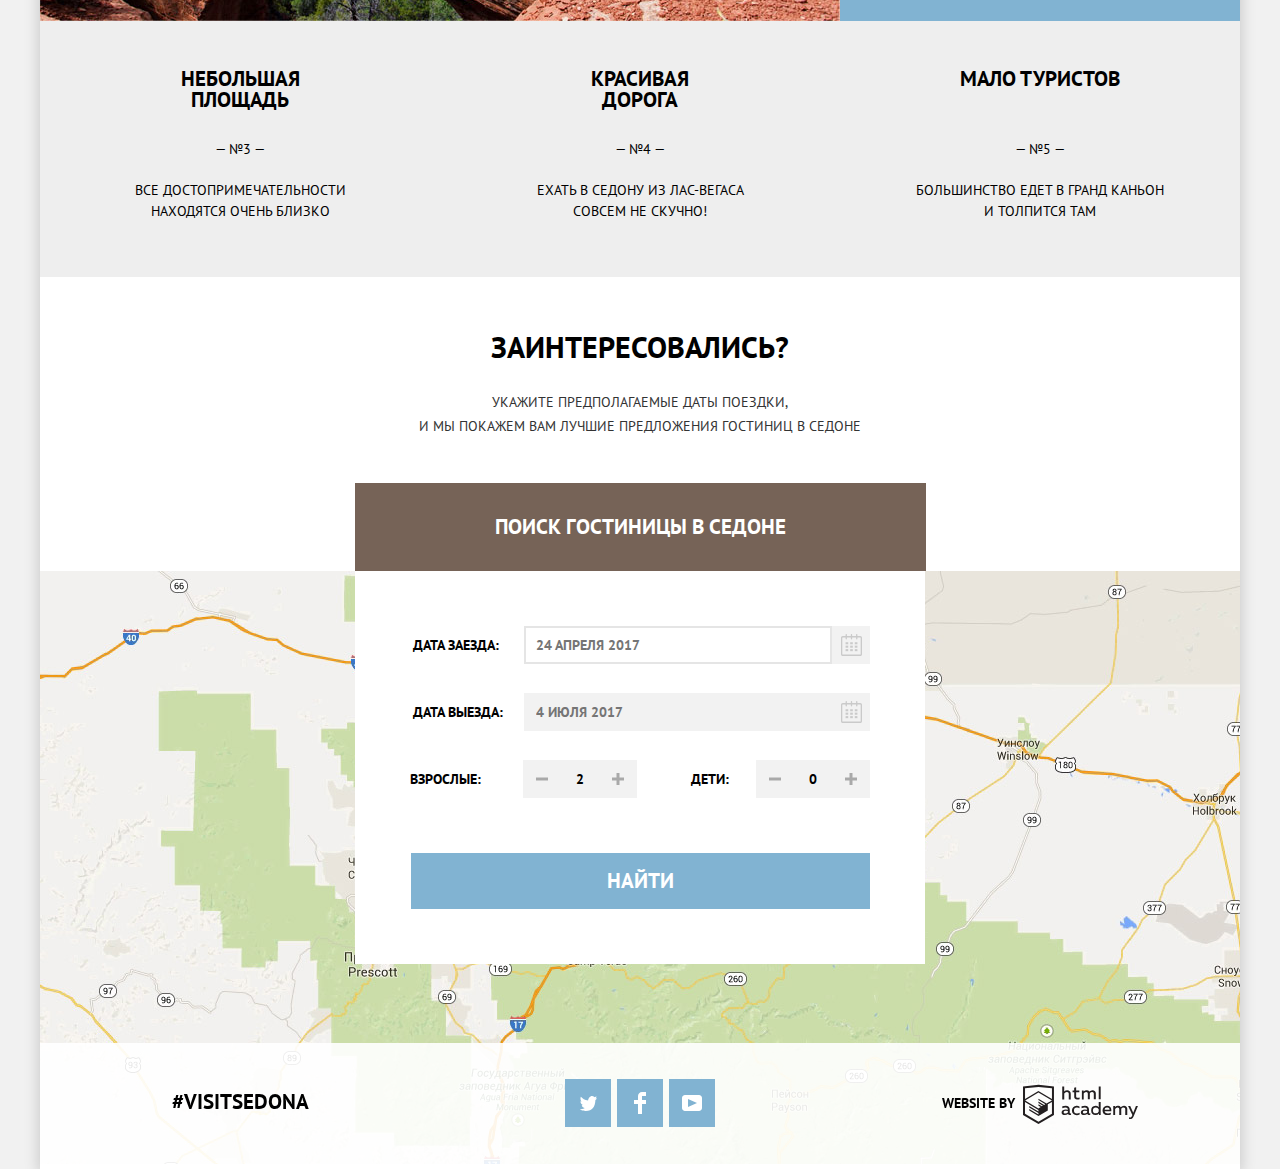
==== commit 67e019e0: "убрал лишние br, подправил разметку" ====
--- a/index.html
+++ b/index.html
@@ -41,7 +41,7 @@
             width="458"
             height="352">
         </div>
-        <h1 class="main-header">Седона — небольшой городок в Аризоне,<br>
+        <h1 class="main-header">Седона — небольшой городок в Аризоне,
           заслуживающий большего!
         </h1>
         <section class="advantages">
@@ -54,7 +54,7 @@
                     Настоящий городок
                 </h3>
                 <p class="advantage-item-info">
-                  Седона — не аттракцион для туристов,<br> 
+                  Седона — не аттракцион для туристов, 
                   там течёт своя жизнь
                 </p>
               </section>
@@ -125,7 +125,7 @@
           <h2 class="visually-hidden">Поиск гостинницы</h2>
           <b class="got-interested">Заинтересовались?</b>
           <p>
-            Укажите предполагаемые даты поездки, <br>
+            Укажите предполагаемые даты поездки,<br>
             и мы покажем вам лучшие предложения гостиниц в седоне
           </p>
           <a class="button button-search">Поиск гостиницы в Седоне</a>
@@ -136,9 +136,9 @@
           <h2 class="visually-hidden">Карта проезда</h2>
           
           <iframe src="https://www.google.com/maps/embed?pb=!1m18!1m12!1m3!1d836566.2957356414!2d-112.08634902142276!3d35.01311114635355!2m3!1f0!2f0!3f0!3m2!1i1024!2i768!4f13.1!3m3!1m2!1s0x872da132f942b00d%3A0x5548c523fa6c8efd!2z0KHQtdC00L7QvdCwLCDQkNGA0LjQt9C-0L3QsCA4NjMzNiwg0KHQqNCQ!5e0!3m2!1sru!2sru!4v1560163747327!5m2!1sru!2sru" 
-          width="1200" height="594"  allowfullscreen> 
+          width="1200" height="590"  allowfullscreen> 
           </iframe>
-          <img src="img/map.jpg" alt="Город Седона находится в Соединенных Штатах Америки в штате Аризона" width="1200" height="594">
+          <img src="img/map.jpg" alt="Город Седона находится в Соединенных Штатах Америки в штате Аризона" width="1200" height="590">
           <!--Карта будет размечена в следующих заданиях-->
           
           <section class="hotel-search">
--- a/css/style.css
+++ b/css/style.css
@@ -3,6 +3,23 @@
 */
 /*
     ToDo: Для IE почему появляются полосы прокрутки?
+*/
+/*
+    Todo: посмотреть почему появляется полоска в интро. Скорее всего по каким то параметрам background
+    https://clip2net.com/s/421g55h
+*/
+/*
+    ToDo: блок по центру https://c2n.me/421g8yG
+*/
+/*
+При использовании блочно-строчных элементов явно указывайте вертикальное выравнивание
+display: inline-block
+vertical-align
+Пересмотреть лекцию на этот счёт
+*/
+/*
+Пересмотреть на счёт br
+https://up.htmlacademy.ru/htmlcss/25/examples_br#sedona
 */
 body {
     margin: 0;
@@ -151,7 +168,9 @@
 }
 
 .main-header {
-    margin-bottom: 25px;
+    max-width: 450px;
+    margin: 0 auto;
+    margin-bottom: 25px;    
 }
 /*---------- intro ----------*/
 .intro {
@@ -162,6 +181,7 @@
     background-size: 100%;
     text-align: center;
     margin-bottom: 60px;
+    /*position: relative;*/
 }
 
 .intro::after {
@@ -169,13 +189,14 @@
     display: block;
     background-image: url("../img/intro-polygon.svg");
     background-repeat:  no-repeat;
-    height: 57px;
-    width: 100%;
+    background-position: 0px 2px;
+    min-height: 59px;
+    min-width: 1200px;
 }
 
 .intro img {
     margin-top: 76px;
-    margin-bottom: 17px;
+    margin-bottom: 15px;
 }
 
 /*---------- advantages----------*/
@@ -183,7 +204,7 @@
     color: #333333;
     text-align: center;
     font-weight: 400;
-    margin-bottom: 50px;    
+    margin-bottom: 52px;    
 }
 
 .advantage-list {
@@ -204,7 +225,7 @@
     color: #ffffff;
     text-align: center;
     background-color: #81b3d2;
-    padding-top: 50px;    
+    padding-top: 47px;    
 }
 
 .advantage-item-description {
@@ -247,7 +268,7 @@
 }
 
 .main-advantage .advantage-item-info {
-    max-width: 280px;
+    max-width: 305px;
 }
 
 .advantage-item:nth-of-type(n+3) .advantage-item-description {
@@ -274,6 +295,7 @@
     background-repeat: no-repeat;
     background-position: center 60px;
     text-align: center;
+    width: 400px;
 }
 
 .city-advantage-item:nth-child(1) {
@@ -290,11 +312,15 @@
 
 .city-advantage-item h4 {
     font-size: 21px;
-    margin-top: 166px;
+    margin-top: 159px;
+    margin-bottom: 22px;
 }
 
 .city-advantage-item p {
     font-weight: 400;
+    width: 300px;
+    margin: 0 auto;
+    line-height: 21px;
 }    
 
 /*---------- search ----------*/
@@ -314,7 +340,8 @@
     color: #333333;
     font-weight: 400;
     margin-top: 0;
-    margin-bottom: 41px;    
+    margin-bottom: 45px;
+    line-height: 24px;
 }
 
 .button.button-search {
@@ -349,6 +376,7 @@
     padding-bottom: 36px;
     display: flex;
     background-color: rgba(255, 255, 255, 0.9);    
+    z-index: 4;
 }
 
 .inner-page .site-footer {
@@ -583,7 +611,7 @@
     padding-left: 40px;
 }
 
-.search-input + label:before{
+.search-input + label::before{
     content:"";
     display: block;
     position: absolute;
@@ -594,7 +622,7 @@
     background-repeat: no-repeat;
 }
 
-.search-input:checked + label:before {
+.search-input:checked + label::before {
     background-image: url("../img/checkbox-on.svg");
 }
 
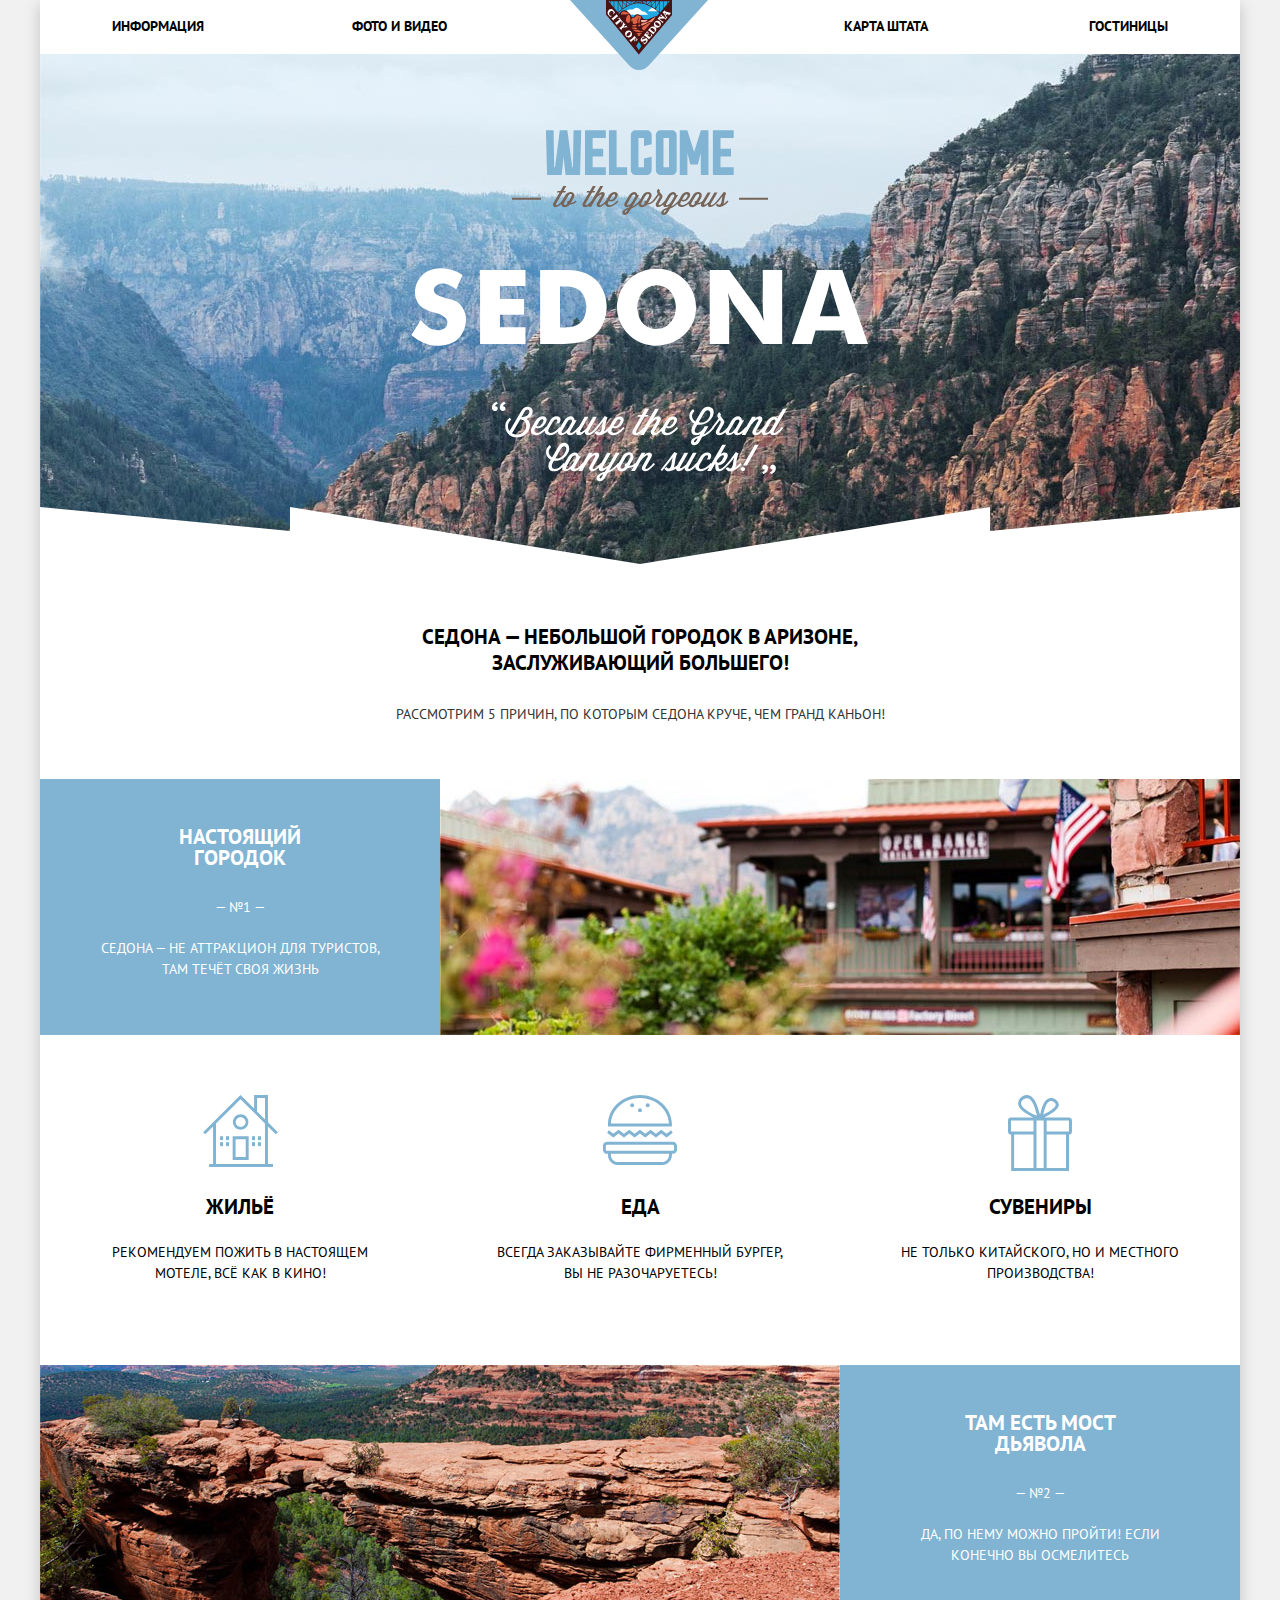
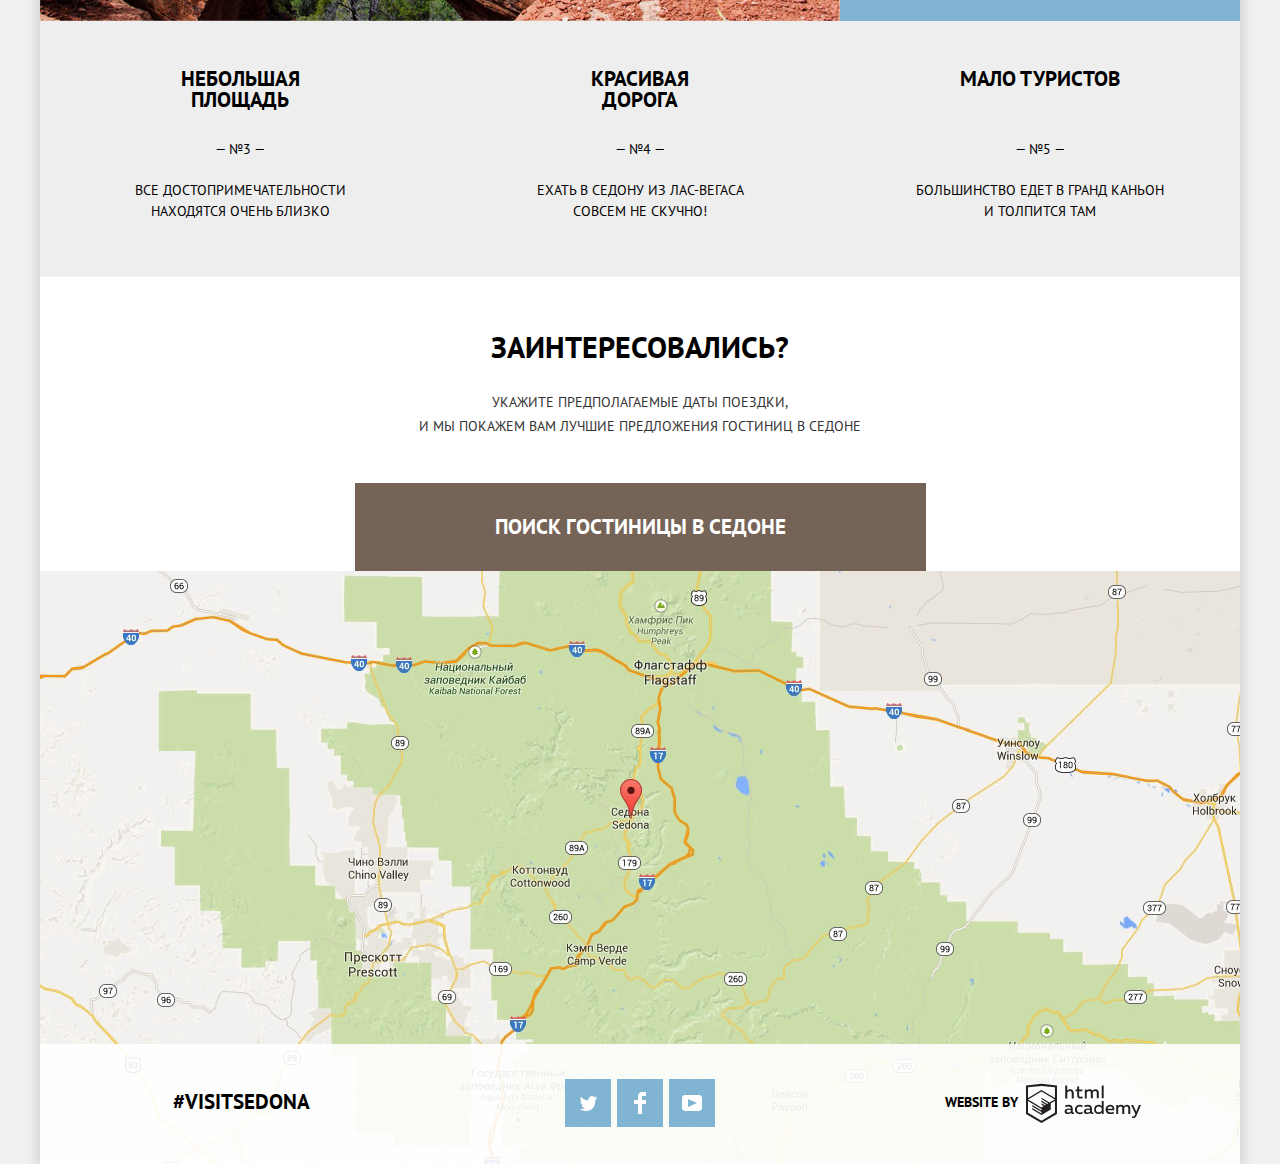
==== commit 3f15b3c4: "размер карты и отступ футера" ====
--- a/index.html
+++ b/index.html
@@ -136,9 +136,9 @@
           <h2 class="visually-hidden">Карта проезда</h2>
           
           <iframe src="https://www.google.com/maps/embed?pb=!1m18!1m12!1m3!1d836566.2957356414!2d-112.08634902142276!3d35.01311114635355!2m3!1f0!2f0!3f0!3m2!1i1024!2i768!4f13.1!3m3!1m2!1s0x872da132f942b00d%3A0x5548c523fa6c8efd!2z0KHQtdC00L7QvdCwLCDQkNGA0LjQt9C-0L3QsCA4NjMzNiwg0KHQqNCQ!5e0!3m2!1sru!2sru!4v1560163747327!5m2!1sru!2sru" 
-          width="1200" height="590"  allowfullscreen> 
+          width="1200" height="585"  allowfullscreen> 
           </iframe>
-          <img src="img/map.jpg" alt="Город Седона находится в Соединенных Штатах Америки в штате Аризона" width="1200" height="590">
+          <img src="img/map.jpg" alt="Город Седона находится в Соединенных Штатах Америки в штате Аризона" width="1200" height="585">
           <!--Карта будет размечена в следующих заданиях-->
           
           <section class="hotel-search">
--- a/css/style.css
+++ b/css/style.css
@@ -9,17 +9,7 @@
     https://clip2net.com/s/421g55h
 */
 /*
-    ToDo: блок по центру https://c2n.me/421g8yG
-*/
-/*
-При использовании блочно-строчных элементов явно указывайте вертикальное выравнивание
-display: inline-block
-vertical-align
-Пересмотреть лекцию на этот счёт
-*/
-/*
-Пересмотреть на счёт br
-https://up.htmlacademy.ru/htmlcss/25/examples_br#sedona
+Todo: Пропустить файл через автопрефиксер
 */
 body {
     margin: 0;
@@ -41,11 +31,6 @@
     text-decoration: none;
 }
 
-h1 {
-    text-align: center;
-    font-size: 21px;
-}
-
 img {
     max-width: 100%;
     height: auto;
@@ -69,18 +54,18 @@
 }
 
 .background-container {
-    position: relative;    
+    position: relative;
     width: 1200px; 
     margin: 0 auto;
-    box-shadow: 0px 5px 15px 0px rgba(0, 1, 1, 0.2); 
+    box-shadow: 0px 5px 15px 0px rgba(0, 1, 1, 0.2);
 }
 
 .button {
-    display: inline-block;    
-    padding: 10px 30px;    
+    display: inline-block;
+    vertical-align: middle;
+    padding: 10px 30px;
     font: inherit;
     text-align: center;
-    vertical-align: middle;
     text-transform: uppercase;
     border: none;
     outline: none;
@@ -143,6 +128,7 @@
 .site-navigation-item {
     width: 128px;
     margin-right: 112px;
+    text-align: left;
 }
 
 .site-navigation-item:nth-child(2) {
@@ -170,7 +156,9 @@
 .main-header {
     max-width: 450px;
     margin: 0 auto;
-    margin-bottom: 25px;    
+    margin-bottom: 25px;
+    text-align: center;
+    font-size: 21px;
 }
 /*---------- intro ----------*/
 .intro {
@@ -181,7 +169,6 @@
     background-size: 100%;
     text-align: center;
     margin-bottom: 60px;
-    /*position: relative;*/
 }
 
 .intro::after {
@@ -204,7 +191,7 @@
     color: #333333;
     text-align: center;
     font-weight: 400;
-    margin-bottom: 52px;    
+    margin-bottom: 52px;
 }
 
 .advantage-list {
@@ -214,7 +201,7 @@
 
 .advantage-item {
     min-width: 400px;
-    min-height: 256px;    
+    min-height: 256px;
 }
 
 .advantage-item-description {
@@ -225,7 +212,7 @@
     color: #ffffff;
     text-align: center;
     background-color: #81b3d2;
-    padding-top: 47px;    
+    padding-top: 47px;
 }
 
 .advantage-item-description {
@@ -237,7 +224,7 @@
 .advantage-item-description::after {
     display: block;
     width: 100%;
-    counter-increment: block-number; 
+    counter-increment: block-number;
     content: "— №"counter(block-number)" —";
     font-weight: 400;
     font-size: 14px;
@@ -299,15 +286,15 @@
 }
 
 .city-advantage-item:nth-child(1) {
-    background-image: url("../img/icon-house.svg");    
+    background-image: url("../img/icon-house.svg");
 }
 
 .city-advantage-item:nth-child(2) {
-    background-image: url("../img/icon-burger.svg");    
+    background-image: url("../img/icon-burger.svg");
 }
 
 .city-advantage-item:nth-child(3) {
-    background-image: url("../img/icon-present.svg");    
+    background-image: url("../img/icon-present.svg");
 }
 
 .city-advantage-item h4 {
@@ -333,7 +320,8 @@
     line-height: 36px;
     margin-top: 52px;
     margin-bottom: 25px;
-    display: inline-block;    
+    display: inline-block;
+    vertical-align: middle;
 }
 
 .search p {
@@ -370,43 +358,41 @@
     position: absolute;
     bottom: 0;
     left: 0;
+    display: flex;
+    align-items: flex-start;
     box-sizing: border-box;
     min-width: 1200px;
-    padding-top: 36px;
-    padding-bottom: 36px;
-    display: flex;
-    background-color: rgba(255, 255, 255, 0.9);    
+    padding-top: 35px;
+    padding-bottom: 20px;
+    background-color: rgba(255, 255, 255, 0.9);
     z-index: 4;
+    min-height: 120px;
 }
 
 .inner-page .site-footer {
-    position: static;    
+    position: static;
 }
 
 .footer-hashtag {
+    display: inline-block;
+    vertical-align: top;
+    width: 258px;
     font-size: 21px;
-    text-align: center;    
+    margin: 0;
     padding: 0;
-    margin: 0;
-    margin-top: 10px;
-    margin-left: 60px;
-    margin-right: 256px;
+    padding-top: 10px;
+    margin-right: 195px;
+    text-align: center;
+    vertical-align: top;
 }
 
 .footer-copyright {
     display: flex;
-    justify-content: flex-end;
-    width: 240px;
+    justify-content: center;
+    width: 251px;
+    padding: 0;
     margin: 0px;
-    margin-top: 5px;
-    margin-right: 30px;
-    text-align: right;
-    vertical-align: middle;
-}
-
-.footer-copyright-text {
-    margin-top: 6px;
-    margin-right: 8px;
+    padding-top: 4px;
 }
 
 .footer-social-list {
@@ -415,6 +401,15 @@
     justify-content: space-between;
     width: 150px;
     margin-right: auto;
+}
+
+.footer-social-list li {
+    margin-bottom: 6px;
+}
+
+.footer-copyright-text {
+    margin-top: 6px;
+    margin-right: 8px;
 }
 
 .social-button {
@@ -444,8 +439,6 @@
 }
 
 /*---------- hotel-search ----------*/
-
-
 .hotel-search-form {
     text-align: center;
 }
@@ -465,7 +458,7 @@
     font: inherit;
     text-transform: uppercase;
     background-color: #f2f2f2;
-    border: 2px solid transparent; 
+    border: 2px solid transparent;
     height: 38px;
     padding: 0 13px;
 }
@@ -480,7 +473,7 @@
 }
 
 .search-form-field.field-text {
-    width: 308px;    
+    width: 308px;
 }
 
 .search-form-field.field-number {
@@ -491,7 +484,7 @@
     position: relative;
     padding: 0;
     height: 38px;
-    width: 38px; 
+    width: 38px;
     background-color: #f2f2f2;
 }
 
@@ -552,6 +545,7 @@
     height: 38px;
     width: 38px;
     display: inline-flex;
+    vertical-align: middle;
     align-items: center;
     justify-content: center;
     vertical-align: bottom;
@@ -572,6 +566,8 @@
 }
 
 .appartment-item-header {
+    display: inline-block;
+    vertical-align: middle;
     font-size: 21px;
 }
 
@@ -588,7 +584,8 @@
 .search-appartment {
     background-color: #81b3d2;
     background-image: url("../img/filter-background.jpg");
-    padding-top: 31px;
+    background-size: 100%;
+    padding-top: 28px;
     padding-bottom: 31px;
 }
 
@@ -596,7 +593,7 @@
     font-size: 16px;
     line-height: 21px;
     color: #ffffff;
-    margin-bottom: 20px;
+    margin-bottom: 24px;
 }
 
 .search-option:not(:last-child) {
@@ -659,8 +656,6 @@
 
 .column-cost {
     margin-left: auto;
-    /*min-width: 328px;*/
-    margin-top: -3px;
 }
 
 
@@ -705,6 +700,7 @@
 
 .price-controls label {
     display: inline-block;
+    vertical-align: middle;
     font-size: 14px;
     line-height: 32px;
     vertical-align: top;
@@ -747,7 +743,6 @@
 .range-controls .bar {
     width: 80%;
     height: 2px;
-  
     background: #ffffff;
 }
 
@@ -777,7 +772,6 @@
 
 .search-button {
     display: block;
-    /*margin: 0 auto;*/
     margin-left: 84px;
     padding: 6px 34px;
     font-size: 14px;
@@ -805,6 +799,7 @@
 
 .result-found {
     display: inline-block;
+    vertical-align: middle;
     font-size: 21px;
     line-height: 26px;
     font-weight: 700;
@@ -815,8 +810,13 @@
 }
 
 .result-sort-item {
-    display: inline-block;  
-    margin-left: 33px;  
+    display: inline-block;
+    vertical-align: middle;
+    margin-left: 29px;
+}
+
+.result-sort-item:nth-child(1) {
+    margin-left: 38px;
 }
 
 .result-found {
@@ -834,7 +834,7 @@
 }
 
 .result-sort-item:not(.active) a {
-    border-bottom: 1px dashed #81b3d2;    
+    border-bottom: 1px dashed #81b3d2;
 }
 
 .result-sort-item a {
@@ -863,6 +863,7 @@
 
 .triangle-up {
     display: inline-block;
+    vertical-align: middle;
 	width: 0;
 	height: 0;
 	border-left: 5px solid transparent;
@@ -873,6 +874,7 @@
 
 .triangle-down {
     display: inline-block;
+    vertical-align: middle;
 	width: 0;
 	height: 0;
 	border-left: 5px solid transparent;
@@ -910,6 +912,7 @@
 
 .appartment-type {
     display: inline-block;
+    vertical-align: middle;
     min-width: 110px;
     margin-right: 2px;
 }
@@ -981,17 +984,18 @@
 
 .rating-digit {
     display: inline-block;
+    vertical-align: middle;
     color: #666666;
     background-color: #f2f2f2;
     padding-left: 16px;
     padding-right: 12px;
     margin: 0;   
-    margin-top: 48px; 
+    margin-top: 48px;
     font-weight: 400px;
 }
 
 .appartment-item {
-    display: flex;    
+    display: flex;
     list-style: none;
     padding-top: 25px;
     padding-bottom: 30px;
@@ -1000,7 +1004,7 @@
 }
 
 .appartment-item:last-child {
-    border-bottom: 1px solid #e5e5e5;    
+    border-bottom: 1px solid #e5e5e5;
 }
 
 /*--------------- search form ---------------*/
@@ -1008,7 +1012,7 @@
     box-sizing: border-box;
     width: 570px;
     padding: 55px;
-    background-color: #ffffff; 
+    background-color: #ffffff;
     position: absolute;
     top: 0px;
     left: calc(50% - 570px /2 );
@@ -1035,11 +1039,6 @@
     margin-left: 48px;    
 }
 
-.appartments {
-    /*временно для сетки*/
-    min-width: 455px;
-}
-
 .appartment-item-image {
     margin-top: 5px;
     margin-right: 30px;
@@ -1051,7 +1050,7 @@
 
 .appartment-item-header {
     margin-top: 0;
-    margin-bottom: 5px;
+    margin-bottom: 3px;
 }
 
 .appartment-info {
@@ -1097,9 +1096,15 @@
 }
  
 @keyframes shake {
-    0%, 100% { transform: translateX(0); }
-    10%, 30%, 50%, 70%, 90% { transform: translateX(-10px); }
-    20%, 40%, 60%, 80% { transform: translateX(10px); }
+    0%, 100% { 
+        transform: translateX(0);
+    }
+    10%, 30%, 50%, 70%, 90% { 
+        transform: translateX(-10px);
+    }
+    20%, 40%, 60%, 80% { 
+        transform: translateX(10px);
+    }
 }
 
 .hotel-search-error {
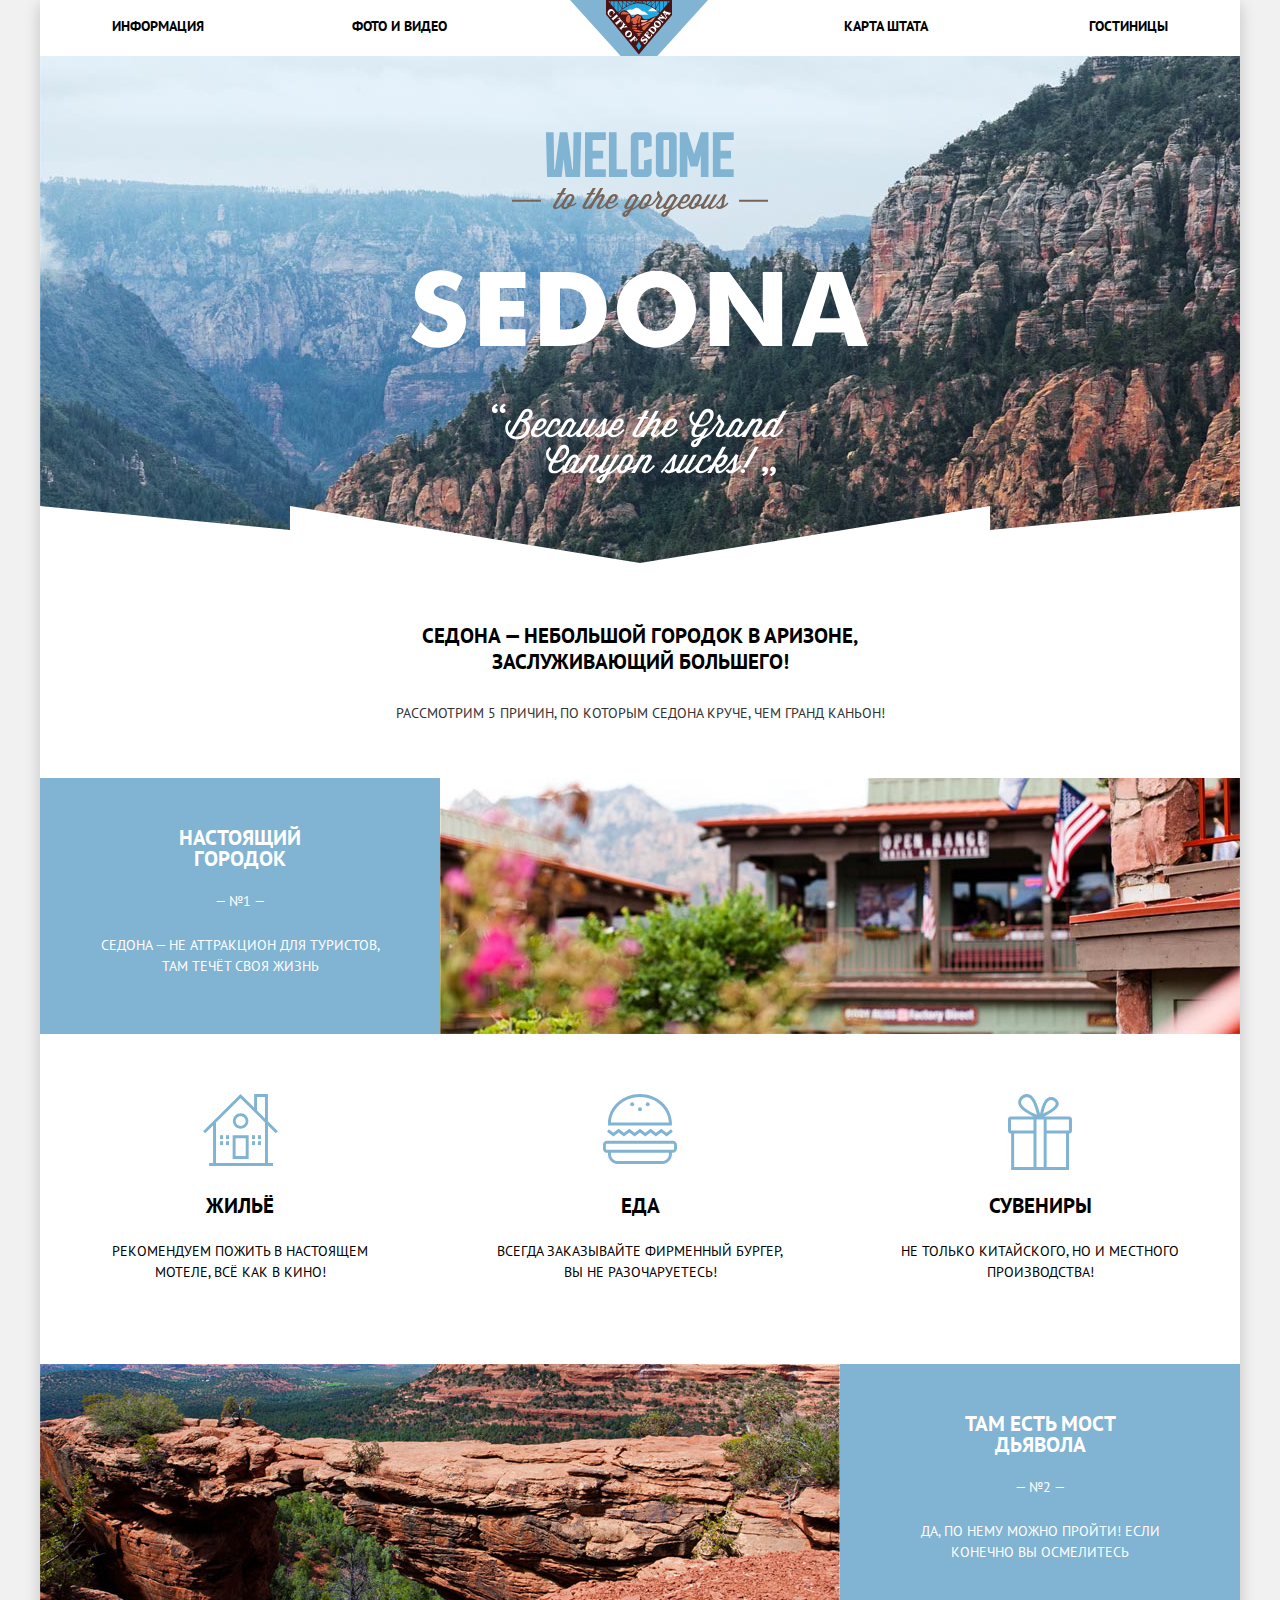
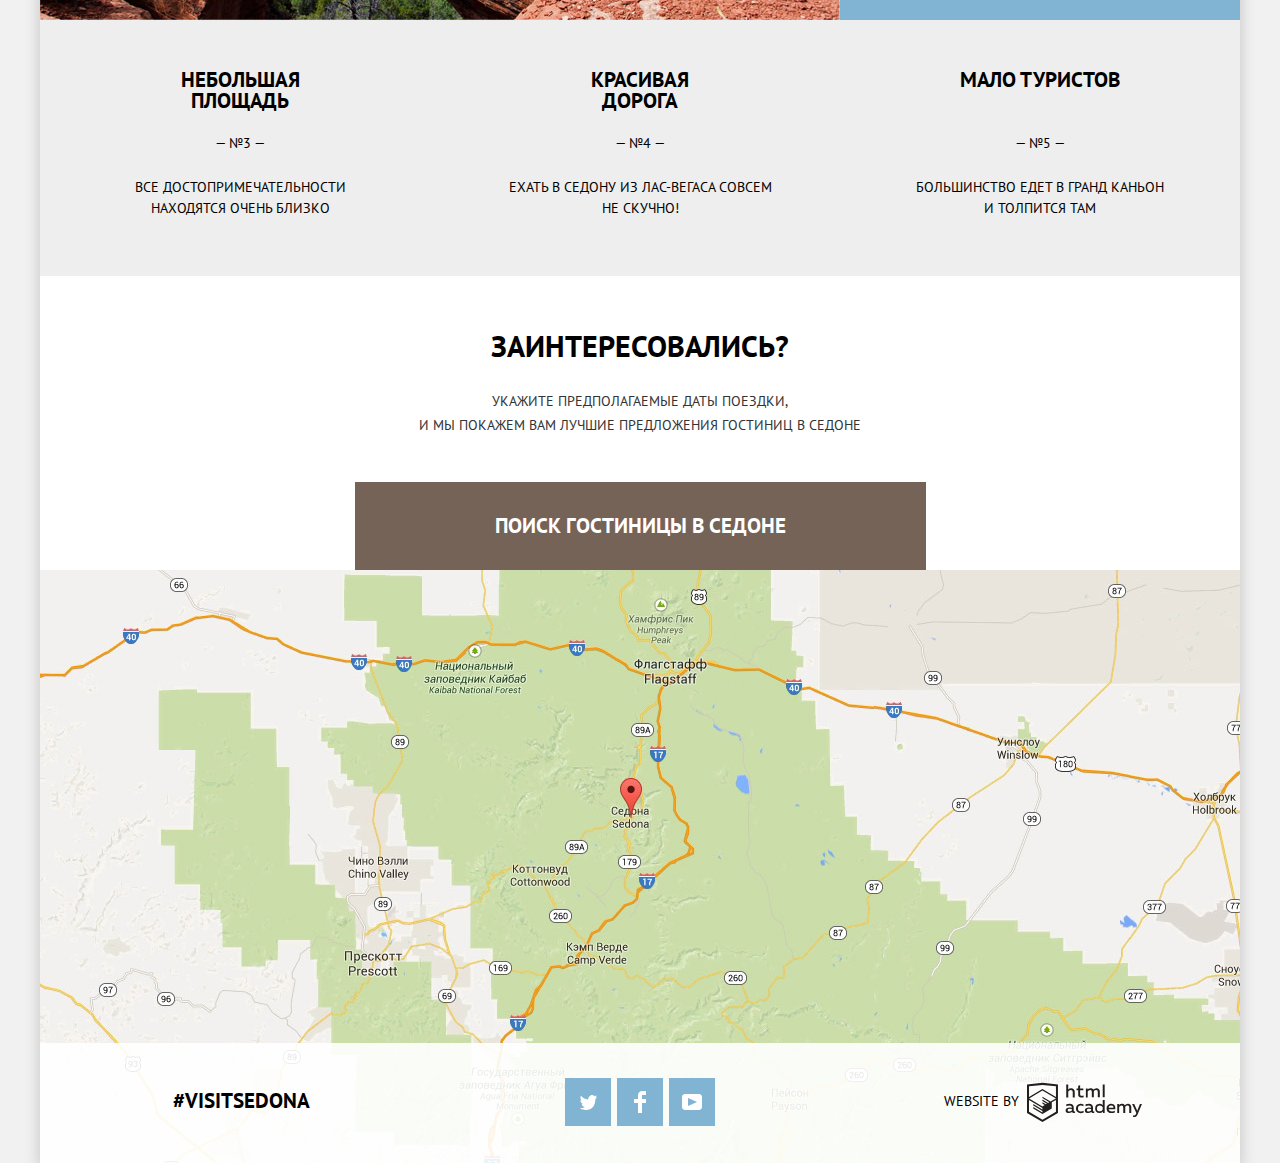
==== commit d3c10a9f: "подключены минимизированные js и css" ====
--- a/index.html
+++ b/index.html
@@ -5,7 +5,7 @@
     <title>Седона - главная</title>
     <link href="https://fonts.googleapis.com/css?family=PT+Sans:400,700&display=swap&subset=cyrillic" rel="stylesheet">
     <link href="css/normalize.css" rel="stylesheet">
-    <link href="css/style.css" rel="stylesheet">    
+    <link href="css/style-min.css" rel="stylesheet">    
   </head>
   <body>
     <div class="background-container">
@@ -274,7 +274,7 @@
         </ul>
         <p class="footer-copyright">
           <span class="footer-copyright-text">Website by</span>
-          <a href="https://htmlacademy.ru/intensive/htmlcss">
+          <a class="logo-name" href="https://htmlacademy.ru/intensive/htmlcss">
             <svg xmlns="http://www.w3.org/2000/svg" viewBox="0 0 108.08 36.85" width="115" height="41" data-name="Layer 1">
               <title>logo-htmlacademy-small1</title>
               <path fill="#231f20" transform="translate(0 -0.02)" d="M 44.61 26.88 a 2 2 0 0 0 0.55 -0.1 v 1.33 a 3.25 3.25 0 0 1 -1.18 0.21 a 1.67 1.67 0 0 1 -1.67 -1 a 4.84 4.84 0 0 1 -3.14 1.08 c -1.51 0 -2.91 -0.83 -2.91 -2.55 c 0 -2.13 2 -2.79 3.71 -2.79 a 11.08 11.08 0 0 1 2.17 0.25 v -0.3 c 0 -1 -0.76 -1.77 -2.19 -1.77 a 7.42 7.42 0 0 0 -3 0.64 v -1.7 a 10.21 10.21 0 0 1 3.19 -0.55 c 2.36 0 3.81 1.12 3.81 3.65 v 3 a 0.54 0.54 0 0 0 0.49 0.59 h 0.17 Z m -6.44 -1.13 A 1.35 1.35 0 0 0 39.63 27 h 0.11 a 3.39 3.39 0 0 0 2.41 -1 V 24.58 a 9.72 9.72 0 0 0 -1.81 -0.21 c -1 0 -2.16 0.33 -2.16 1.38 h 0 Z m 12.36 -6.11 a 5 5 0 0 1 2.57 0.64 V 22 a 4.08 4.08 0 0 0 -2.3 -0.7 a 2.75 2.75 0 1 0 0 5.49 a 5 5 0 0 0 2.43 -0.64 v 1.71 a 6.27 6.27 0 0 1 -2.76 0.57 A 4.21 4.21 0 0 1 46 24.51 q 0 -0.21 0 -0.41 a 4.32 4.32 0 0 1 4.18 -4.46 h 0.38 Z m 12.17 7.24 a 2 2 0 0 0 0.55 -0.1 v 1.33 a 3.25 3.25 0 0 1 -1.18 0.21 a 1.67 1.67 0 0 1 -1.67 -1 a 4.84 4.84 0 0 1 -3.14 1.08 c -1.51 0 -2.91 -0.83 -2.91 -2.55 c 0 -2.13 2 -2.79 3.71 -2.79 a 11.08 11.08 0 0 1 2.17 0.25 v -0.3 c 0 -1 -0.76 -1.77 -2.19 -1.77 a 7.42 7.42 0 0 0 -3 0.64 v -1.7 a 10.21 10.21 0 0 1 3.19 -0.55 c 2.36 0 3.81 1.12 3.81 3.65 v 3 a 0.54 0.54 0 0 0 0.49 0.59 h 0.17 Z m -6.44 -1.13 A 1.35 1.35 0 0 0 57.73 27 h 0.11 a 3.39 3.39 0 0 0 2.41 -1 V 24.58 a 9.72 9.72 0 0 0 -1.81 -0.21 c -1.06 0 -2.16 0.33 -2.16 1.38 h 0 Z M 73 16 V 28.2 H 71.35 V 26.88 a 3.88 3.88 0 0 1 -3.19 1.54 a 4.4 4.4 0 0 1 0 -8.78 a 3.81 3.81 0 0 1 3 1.3 V 16 H 73 Z m -4.53 5.22 a 2.76 2.76 0 1 0 0 5.52 A 2.86 2.86 0 0 0 71.15 25 V 23 A 2.91 2.91 0 0 0 68.49 21.27 Z M 79 19.64 c 3.31 0 4.46 2.68 3.92 5.09 H 76.7 c 0.21 1.5 1.67 2.11 3.19 2.11 a 6.11 6.11 0 0 0 2.64 -0.59 v 1.6 a 7.14 7.14 0 0 1 -3 0.57 C 77 28.42 74.78 27 74.78 24 a 4.18 4.18 0 0 1 4 -4.39 H 79 Z m 0.09 1.54 a 2.28 2.28 0 0 0 -2.44 2.1 v 0.06 H 81.3 A 2 2 0 0 0 79.13 21.18 Z m 5.73 7 V 19.87 h 1.65 v 1 a 3.81 3.81 0 0 1 2.78 -1.27 A 2.86 2.86 0 0 1 91.89 21 a 4.12 4.12 0 0 1 2.91 -1.33 A 3.06 3.06 0 0 1 98 23 V 28.2 h -1.9 V 23.05 a 1.59 1.59 0 0 0 -1.42 -1.75 H 94.42 a 2.8 2.8 0 0 0 -2.07 1.12 V 28.2 h -1.9 V 23.05 A 1.59 1.59 0 0 0 89 21.31 H 88.8 a 3 3 0 0 0 -2.21 1.29 v 5.63 H 84.86 Z m 21.31 -8.33 h 1.9 l -3.91 9.46 c -0.9 2.17 -2.09 2.86 -3.35 2.86 a 4.76 4.76 0 0 1 -1.1 -0.14 V 30.46 a 2.86 2.86 0 0 0 0.85 0.12 c 0.9 0 1.58 -0.64 2.07 -1.9 l 0.17 -0.42 l -4 -8.4 h 2 l 2.86 6.29 Z M 38.73 1.46 V 6.22 a 3.81 3.81 0 0 1 2.7 -1.14 a 3.25 3.25 0 0 1 3.44 3.4 v 5.15 H 43 V 8.72 a 1.81 1.81 0 0 0 -1.61 -2 h -0.3 a 2.93 2.93 0 0 0 -2.32 1.39 v 5.52 h -1.9 V 1.46 h 1.9 Z M 49.94 2.31 v 3 h 3 V 6.91 h -3 v 3.81 c 0 1.1 0.5 1.46 1.58 1.46 a 4.49 4.49 0 0 0 1.69 -0.33 v 1.6 A 6.8 6.8 0 0 1 51 13.8 a 2.55 2.55 0 0 1 -2.86 -2.74 V 6.89 H 46.58 V 5.26 h 1.5 V 2.74 Z m 5.4 11.31 V 5.28 H 57 v 1 A 3.81 3.81 0 0 1 59.77 5 a 2.86 2.86 0 0 1 2.6 1.33 A 4.12 4.12 0 0 1 65.28 5 A 3.06 3.06 0 0 1 68.44 8.4 v 5.21 h -1.9 V 8.46 a 1.59 1.59 0 0 0 -1.42 -1.75 H 64.89 a 2.8 2.8 0 0 0 -2.07 1.12 v 5.78 h -1.9 V 8.46 A 1.59 1.59 0 0 0 59.5 6.71 H 59.27 A 3 3 0 0 0 57.06 8 v 5.63 H 55.34 Z M 71.17 1.45 H 73 V 13.6 H 71.17 V 1.45 Z M 14.71 0 H 14.55 L 0 1.54 V 28.21 l 14.55 8.66 l 14.55 -8.66 V 1.54 Z m 12.5 27.1 L 14.55 34.64 L 1.9 27.12 V 16.18 l 12.59 7.5 V 25 L 5.86 19.9 v 1.31 l 8.68 5.21 v 1.39 L 5.87 22.65 V 24 l 8.68 5.21 l 8.75 -5.24 V 18.31 L 27.2 16 V 27.12 Z m 0 -12.53 l -3.48 2 l -1.6 1 L 14.51 13 v 1.31 L 21 18.23 H 21 l -0.14 0.09 l -1 0.54 l -5.37 -3.2 V 17 l 4.24 2.52 l -1 0.67 l -3.2 -1.9 v 1.31 l 2.1 1.24 L 14.5 22.1 L 2 14.65 L 14.51 7.11 Z m 0 -1.32 L 14.49 5.76 L 1.91 13.25 v -10 L 14.56 1.92 L 27.21 3.25 v 10 h 0 Z" />
@@ -283,6 +283,6 @@
         </p> 
       </footer>
     </div>
-    <script src="js/seach-form.js"></script>
+    <script src="js/search-form-min.js"></script>
   </body>
 </html>
--- a/css/style-min.css
+++ b/css/style-min.css
@@ -0,0 +1 @@
+body{margin:0;padding:0;font-family:"PT Sans",Arial,sans-serif;font-size:14px;line-height:26px;font-weight:700;color:#000;text-transform:uppercase;background-color:#f1f1f1;counter-reset:block-number;position:relative}a{text-decoration:none}img{max-width:100%;height:auto}.visually-hidden:not(:focus):not(:active),input[type="checkbox"].visually-hidden{position:absolute;width:1px;height:1px;margin:-1px;border:0;padding:0;white-space:nowrap;-webkit-clip-path:inset(100%);clip-path:inset(100%);clip:rect(0 0 0 0);overflow:hidden}.background-container{position:relative;width:1200px;margin:0 auto;-webkit-box-shadow:0 5px 15px 0 rgba(0,1,1,0.2);box-shadow:0 5px 15px 0 rgba(0,1,1,0.2)}.button{display:inline-block;vertical-align:middle;padding:10px 30px;font:inherit;text-align:center;text-transform:uppercase;border:none;outline:none;font-size:14px}.container{padding:0 72px}.list-reset{margin:0;padding:0;list-style:none}.fieldset-reset{border:none;padding:0;margin:0}.hidden{display:none}.site-header{background-color:#fff}.main-navigation{position:relative;padding-top:13px;padding-bottom:17px}.navigation-logo{position:absolute;left:calc(50% - 140px/2);top:0}.site-navigation{display:-webkit-box;display:-ms-flexbox;display:flex;-webkit-box-align:center;-ms-flex-align:center;align-items:center}.site-navigation a{color:#000;outline:none}.site-navigation a:hover,.site-navigation a:focus{color:#81b3d2}.site-navigation a:active{color:rgba(0,0,0,0.3)}.site-navigation-item{width:128px;margin-right:112px;text-align:left}.site-navigation-item:nth-child(2){margin-right:auto}.site-navigation-item:last-child{margin-right:0}.site-navigation-item:nth-last-child(1),.site-navigation-item:nth-last-child(2){text-align:right}.site-navigation-current a{color:#766357}.main{background-color:#fff}.main-header{max-width:450px;margin:0 auto;margin-bottom:25px;text-align:center;font-size:21px}.intro{background-color:#38484d;background-image:url(../img/intro-background.jpg);background-repeat:no-repeat;background-position:center -55px;background-size:100%;text-align:center;margin-bottom:60px;position:relative}.intro::after{content:"";position:absolute;bottom:0;left:0;right:0;background-image:url(../img/intro-polygon.svg);background-repeat:no-repeat;background-position:0 2px;height:59px}.intro img{margin-top:76px;margin-bottom:71px}.advantage-list-caption{color:#333;text-align:center;font-weight:400;margin-bottom:52px}.advantage-list{display:-webkit-box;display:-ms-flexbox;display:flex;-ms-flex-wrap:wrap;flex-wrap:wrap}.advantage-item{min-width:400px;min-height:256px}.advantage-item-description{-webkit-box-sizing:border-box;box-sizing:border-box;min-width:400px;min-height:256px;position:relative;color:#fff;text-align:center;background-color:#81b3d2;padding-top:49px;display:-webkit-box;display:-ms-flexbox;display:flex;-webkit-box-orient:vertical;-webkit-box-direction:normal;-ms-flex-direction:column;flex-direction:column;-webkit-box-align:center;-ms-flex-align:center;align-items:center}.advantage-item-description::after{display:block;width:100%;counter-increment:block-number;content:"— №"counter(block-number)" —";font-weight:400;font-size:14px;line-height:21px;position:absolute;top:48%;left:50%;-webkit-transform:translate(-50%,-50%);-ms-transform:translate(-50%,-50%);transform:translate(-50%,-50%)}.advantage-item-description h3{margin:0 auto;font-size:21px;line-height:21px}.main-advantage h3{max-width:151px}.extra-advantage{color:#000;background-color:#eee}.extra-advantage h3{max-width:160px}.extra-advantage .advantage-item-info{max-width:255px}.advantage-item:nth-last-child(2) .advantage-item-info{max-width:265px}.main-advantage .advantage-item-info{max-width:305px}.advantage-item-info{font-weight:400;font-size:14px;line-height:21px;margin-top:auto;margin-bottom:57px;text-align:center}.city-advantage-list{display:-webkit-box;display:-ms-flexbox;display:flex;min-width:400px;min-height:330px}.city-advantage-item{background-repeat:no-repeat;background-position:center 60px;text-align:center;width:400px}.city-advantage-item:nth-child(1){background-image:url(../img/icon-house.svg)}.city-advantage-item:nth-child(2){background-image:url(../img/icon-burger.svg)}.city-advantage-item:nth-child(3){background-image:url(../img/icon-present.svg)}.city-advantage-item h4{font-size:21px;margin-top:159px;margin-bottom:22px}.city-advantage-item p{font-weight:400;width:300px;margin:0 auto;line-height:21px}.search{text-align:center}.got-interested{font-size:30px;line-height:36px;margin-top:52px;margin-bottom:25px;display:inline-block;vertical-align:middle}.search p{color:#333;font-weight:400;margin-top:0;margin-bottom:45px;line-height:24px}.button.button-search{padding:31px 140px;font-size:21px;color:#fff;background-color:#766357}.button-search:hover,.button-search:focus{background-color:#604e43}.button-search:active{color:rgba(0,0,0,0.3);background-color:#503e33}.map{position:relative}.site-footer{position:absolute;bottom:0;left:0;display:-webkit-box;display:-ms-flexbox;display:flex;-webkit-box-align:start;-ms-flex-align:start;align-items:flex-start;-webkit-box-sizing:border-box;box-sizing:border-box;min-width:1200px;padding-top:35px;padding-bottom:20px;background-color:rgba(255,255,255,0.9);z-index:4;min-height:120px}.inner-page .site-footer{position:static}.footer-hashtag{display:inline-block;vertical-align:top;width:258px;font-size:21px;margin:0;padding:0;padding-top:10px;margin-right:195px;text-align:center;vertical-align:top}.footer-copyright{display:-webkit-box;display:-ms-flexbox;display:flex;-webkit-box-pack:center;-ms-flex-pack:center;justify-content:center;width:251px;padding:0;margin:0;padding-top:4px}.footer-social-list{display:-webkit-box;display:-ms-flexbox;display:flex;-ms-flex-wrap:wrap;flex-wrap:wrap;-webkit-box-pack:justify;-ms-flex-pack:justify;justify-content:space-between;width:150px;margin-right:auto}.footer-social-list li{margin-bottom:6px}.footer-copyright-text{font-weight:400;margin-top:6px;margin-right:8px}.social-button{display:-webkit-box;display:-ms-flexbox;display:flex;-webkit-box-align:center;-ms-flex-align:center;align-items:center;-webkit-box-pack:center;-ms-flex-pack:center;justify-content:center;width:46px;height:48px;background-color:#81b3d2}.social-button:hover,.social-button:focus{background-color:#669ec0}.social-button:active path{background-color:#5496bd;fill:#5496bd}.logo-name{outline:none}.logo-name path{fill:#231f20}.logo-name:hover path,.logo-name:focus path{fill:#81b3d2}.logo-name:active path{fill:#bdbbbc}.hotel-search-form{text-align:center}.search-dates{padding-left:3px}.search-dates input{padding:0 10px}.search-form-field{-webkit-box-sizing:border-box;box-sizing:border-box;outline:none;font:inherit;text-transform:uppercase;background-color:#f2f2f2;border:2px solid transparent;height:38px;padding:0 13px}.search-form-field:hover{background-color:#ebebeb}.search-form-field:focus{background-color:#fff;border-color:#e5e5e5}.search-form-field.field-text{width:308px}.search-form-field.field-number{width:38px}.hotel-search-button{position:relative;padding:0;height:38px;width:38px;background-color:#f2f2f2}.hotel-search-button::before,.hotel-search-button-plus::after{content:"";display:block;position:absolute;left:50%;top:50%;-webkit-transform:translate(-50%,-50%);-ms-transform:translate(-50%,-50%);transform:translate(-50%,-50%);background-color:#a9a9a9}.hotel-search-button::before{width:12px;height:3px}.hotel-search-button-plus::after{width:3px;height:12px}.hotel-search-button:hover::before,.hotel-search-button:hover::after,.hotel-search-button:focus::before,.hotel-search-button:focus::after{background-color:#000}.hotel-search-button:active::before,.hotel-search-button:active::after{background-color:#81b3d2}.hotel-search-button-find{padding:15px 196px;font:inherit;font-size:21px;text-transform:uppercase;color:#fff;background-color:#81b3d2;margin-top:26px}.hotel-search-button-find:hover,.hotel-search-button-find:focus{background-color:#669ec0}.hotel-search-button-find:active{color:rgba(0,0,0,0.3);background-color:#5496bd}.hotel-search-button-calendar{padding:0;height:38px;width:38px;display:-webkit-inline-box;display:-ms-inline-flexbox;display:inline-flex;vertical-align:middle;-webkit-box-align:center;-ms-flex-align:center;align-items:center;-webkit-box-pack:center;-ms-flex-pack:center;justify-content:center;vertical-align:bottom;background-color:#f2f2f2}.hotel-search-button-calendar:hover *,.hotel-search-button-calendar:focus *{fill:#000}.hotel-search-button-calendar:active *{fill:#81b3d2}.hotel-search-button-calendar *{fill:#cacaca}.appartment-item-header{display:inline-block;vertical-align:middle;font-size:21px}.appartment-item-header a{text-decoration:none;color:#000;outline:none}.appartment-item-header a:hover,.appartment-item-header a:focus{color:#81b3d2}.appartment-item-header a:active{color:rgba(0,0,0,0.3)}.search-appartment{background-color:#81b3d2;background-image:url(../img/filter-background.jpg);background-size:100%;background-position-y:-55px;padding-top:27px;padding-bottom:31px}.search-form legend{font-size:16px;line-height:21px;color:#fff;margin-bottom:25px}.search-option:not(:last-child){margin-bottom:25px}.search-option label{font-weight:400}.search-option{position:relative;font-size:14px;line-height:21px;color:#fff;padding-left:40px}.search-input:focus + label{outline:1px solid #1c4f80}.search-input + label::before{content:"";display:block;position:absolute;left:0;top:-1px;width:27px;height:23px;background-image:url(../img/checkbox-off.svg);background-repeat:no-repeat}.search-input:checked + label::before{background-image:url(../img/checkbox-on.svg)}.search-input:disabled + label::before{background-image:url(../img/checkbox-off-disabled.svg);color:#6a6a6a}.search-input:disabled + label{color:#6a6a6a}.search-input:checked:disabled + label::before{background-image:url(../img/checkbox-on-disabled.svg)}.search-input-number{font:inherit;font-weight:400;font-size:14px;line-height:21px;color:#fff}.search-button{font:inherit;font-weight:400;font-size:14px;line-height:21px;background-color:transparent;color:#fff}.search-form{display:-webkit-box;display:-ms-flexbox;display:flex;justify-items:flex-end}.column-infrastructure{min-width:241px}.column-house-type{min-width:241px;margin-left:15px}.column-cost{margin-left:auto}.column-cost legend{margin-bottom:10px}.filter-range{width:317px;color:#fff;font-weight:400}.filter-range-title{margin-bottom:9px;font-weight:600;font-size:16px;line-height:21px}.price-controls{position:relative;height:32px;margin-bottom:20px;font-size:0;border:2px solid #fff;border-radius:2px}.price-controls::after{content:"";position:absolute;top:50%;left:50%;width:2px;height:22px;background:#fff;-webkit-transform:translate(-50%,-50%);-ms-transform:translate(-50%,-50%);transform:translate(-50%,-50%)}.price-controls label{display:inline-block;vertical-align:middle;font-size:14px;line-height:32px;vertical-align:top;cursor:pointer}.price-controls .min-price,.price-controls .max-price{width:90px}.price-controls .min-price{padding-left:65px}.price-controls .max-price{padding-left:56px}.search-input{width:50px;margin:0;color:inherit;font:inherit;background:none;border:none;line-height:14px}.range-controls{position:relative;margin-bottom:32px}.range-controls .scale{height:2px;background:rgba(255,255,255,0.3)}.range-controls .bar{width:80%;height:2px;background:#fff}.range-toggle{position:absolute;top:-9px;width:4px;height:4px;background:#ababab;border:8px solid #fff;border-radius:50%;-webkit-box-shadow:0 2px 1px 0 rgba(0,1,1,0.2);box-shadow:0 2px 1px 0 rgba(0,1,1,0.2);cursor:pointer}.range-toggle:hover{background:#1c4f80}.range-toggle-min{left:0}.range-toggle-max{left:80%}.search-button{display:block;margin-left:84px;padding:6px 34px;font-size:14px;line-height:20px;color:#fff;text-transform:uppercase;background:transparent;border:2px solid #fff;border-radius:2px;cursor:pointer}.search-button:hover,.search-button:focus{color:#000;background:#fff}.result-sort{background-color:#fefefe;display:-webkit-box;display:-ms-flexbox;display:flex;-webkit-box-align:center;-ms-flex-align:center;align-items:center;min-height:86px}.result-found{display:inline-block;vertical-align:middle;font-size:21px;line-height:26px;font-weight:700}.result-sort-by-value{margin-left:auto}.result-sort-item{display:inline-block;vertical-align:middle;margin-left:29px}.result-sort-item:nth-child(1){margin-left:38px}.result-found{min-width:165px}.result-sort-list-label{min-width:76px;font-size:12px;line-height:21px;font-weight:400}.result-sort-item:not(.active) a:not(:active){border-bottom:1px dashed #81b3d2}.result-sort-item a{font-size:12px;line-height:21px;font-weight:400;outline:none}.result-sort-item a:hover,.result-sort-item a:focus{color:#81b3d2}.result-sort-item a:active{color:#000}.result-sort-item a{color:rgba(0,0,0,0.3)}.result-sort-item.active a{color:#81b3d2}.result-sort-item.active a:focus{outline:1px solid #1c4f80}.triangle-up{display:inline-block;vertical-align:middle;width:0;height:0;border-left:5px solid transparent;border-right:5px solid transparent;border-bottom:10px solid #cacaca;outline:none}.triangle-down{display:inline-block;vertical-align:middle;width:0;height:0;border-left:5px solid transparent;border-right:5px solid transparent;border-top:10px solid #cacaca;margin-left:12px;outline:none}.triangle-up:hover,.triangle-up:focus{border-bottom-color:#000}.triangle-up:active,.triangle-up.active{border-bottom-color:#81b3d2}.triangle-down:hover,.triangle-down:focus{border-top-color:#000}.triangle-down:active,.triangle-down.active{border-top-color:#81b3d2}.triangle-up.active:focus,.triangle-down.active:focus{outline:1px solid #1c4f80}.appartment-type,.appartment-price{font-size:14px;line-height:21px;color:#333;font-weight:400}.appartment-type{display:inline-block;vertical-align:middle;min-width:110px;margin-right:2px}.button-detail{color:#fff;background-color:#81b3d2;vertical-align:top;padding:0 17px 1px;margin:0;margin-right:6px}.button-detail:hover,.button-detail:focus{background-color:#669ec0}.button-detail:active{background-color:#5496bd;color:rgba(0,0,0,0.3)}.button-booking{color:#fff;background-color:#766357;padding:0 17px 1px;margin:0}.button-booking:hover,.button-booking:focus{background-color:#604e43}.button-booking:active{background-color:#503e33;color:rgba(0,0,0,0.3)}.rating-starts{display:block;background-image:url(../img/star.svg);width:10px;height:17px;margin:0;margin-top:3px;padding:0;background-repeat:repeat-x;margin-left:auto}.stars-1{width:24px}.stars-2{width:48px}.stars-3{width:72px}.stars-4{width:96px}.stars-5{width:120px}.rating-digit{display:inline-block;vertical-align:middle;color:#666;background-color:#f2f2f2;padding-left:16px;padding-right:12px;margin:0;margin-top:48px;font-weight:400px}.appartment-item{display:-webkit-box;display:-ms-flexbox;display:flex;list-style:none;padding-top:25px;padding-bottom:30px;border-top:1px solid #e5e5e5;background-color:#fefefe}.appartment-item:last-child{border-bottom:1px solid #e5e5e5}.hotel-search{-webkit-box-sizing:border-box;box-sizing:border-box;width:570px;padding:55px;background-color:#fff;position:absolute;top:0;left:calc(50% - 570px /2)}.hotel-search-line{display:-webkit-box;display:-ms-flexbox;display:flex;-webkit-box-pack:justify;-ms-flex-pack:justify;justify-content:space-between}.hotel-search-item{display:-webkit-box;display:-ms-flexbox;display:flex;-webkit-box-align:center;-ms-flex-align:center;align-items:center;margin-top:0;margin-bottom:29px;min-width:227px}.hotel-search-item label{margin-right:auto}.hotel-search-item.search-children label{margin-left:48px}.appartment-item-image{margin-top:5px;margin-right:30px}.appartment-item-second-column{width:560px}.appartment-item-header{margin-top:0;margin-bottom:3px}.appartment-info{margin:0;margin-bottom:13px}.appartment-booking{margin:0;padding:0;font-size:0}.appartment-rating{margin-left:auto}.advantage-item:nth-child(1){display:-webkit-box;display:-ms-flexbox;display:flex;-ms-flex-wrap:wrap;flex-wrap:wrap}.advantage-item:nth-child(2){display:-webkit-box;display:-ms-flexbox;display:flex}@-webkit-keyframes pulse{0%{-webkit-transform:scale(0.5);transform:scale(0.5);opacity:0}70%{-webkit-transform:scale(1.1);transform:scale(1.1);opacity:1}100%{-webkit-transform:scale(1);transform:scale(1)}}@keyframes pulse{0%{-webkit-transform:scale(0.5);transform:scale(0.5);opacity:0}70%{-webkit-transform:scale(1.1);transform:scale(1.1);opacity:1}100%{-webkit-transform:scale(1);transform:scale(1)}}.hotel-search-show{-webkit-animation:pulse;animation:pulse;-webkit-animation-duration:.8s;animation-duration:.8s}@-webkit-keyframes shake{0%,100%{-webkit-transform:translateX(0);transform:translateX(0)}10%,30%,50%,70%,90%{-webkit-transform:translateX(-10px);transform:translateX(-10px)}20%,40%,60%,80%{-webkit-transform:translateX(10px);transform:translateX(10px)}}@keyframes shake{0%,100%{-webkit-transform:translateX(0);transform:translateX(0)}10%,30%,50%,70%,90%{-webkit-transform:translateX(-10px);transform:translateX(-10px)}20%,40%,60%,80%{-webkit-transform:translateX(10px);transform:translateX(10px)}}.hotel-search-error{-webkit-animation-name:shake;animation-name:shake;-webkit-animation-duration:.6s;animation-duration:.6s}.map iframe{position:relative;z-index:2;border:none;width:100%}.map img{position:absolute;top:0;left:0;z-index:1}.hotel-search{z-index:3}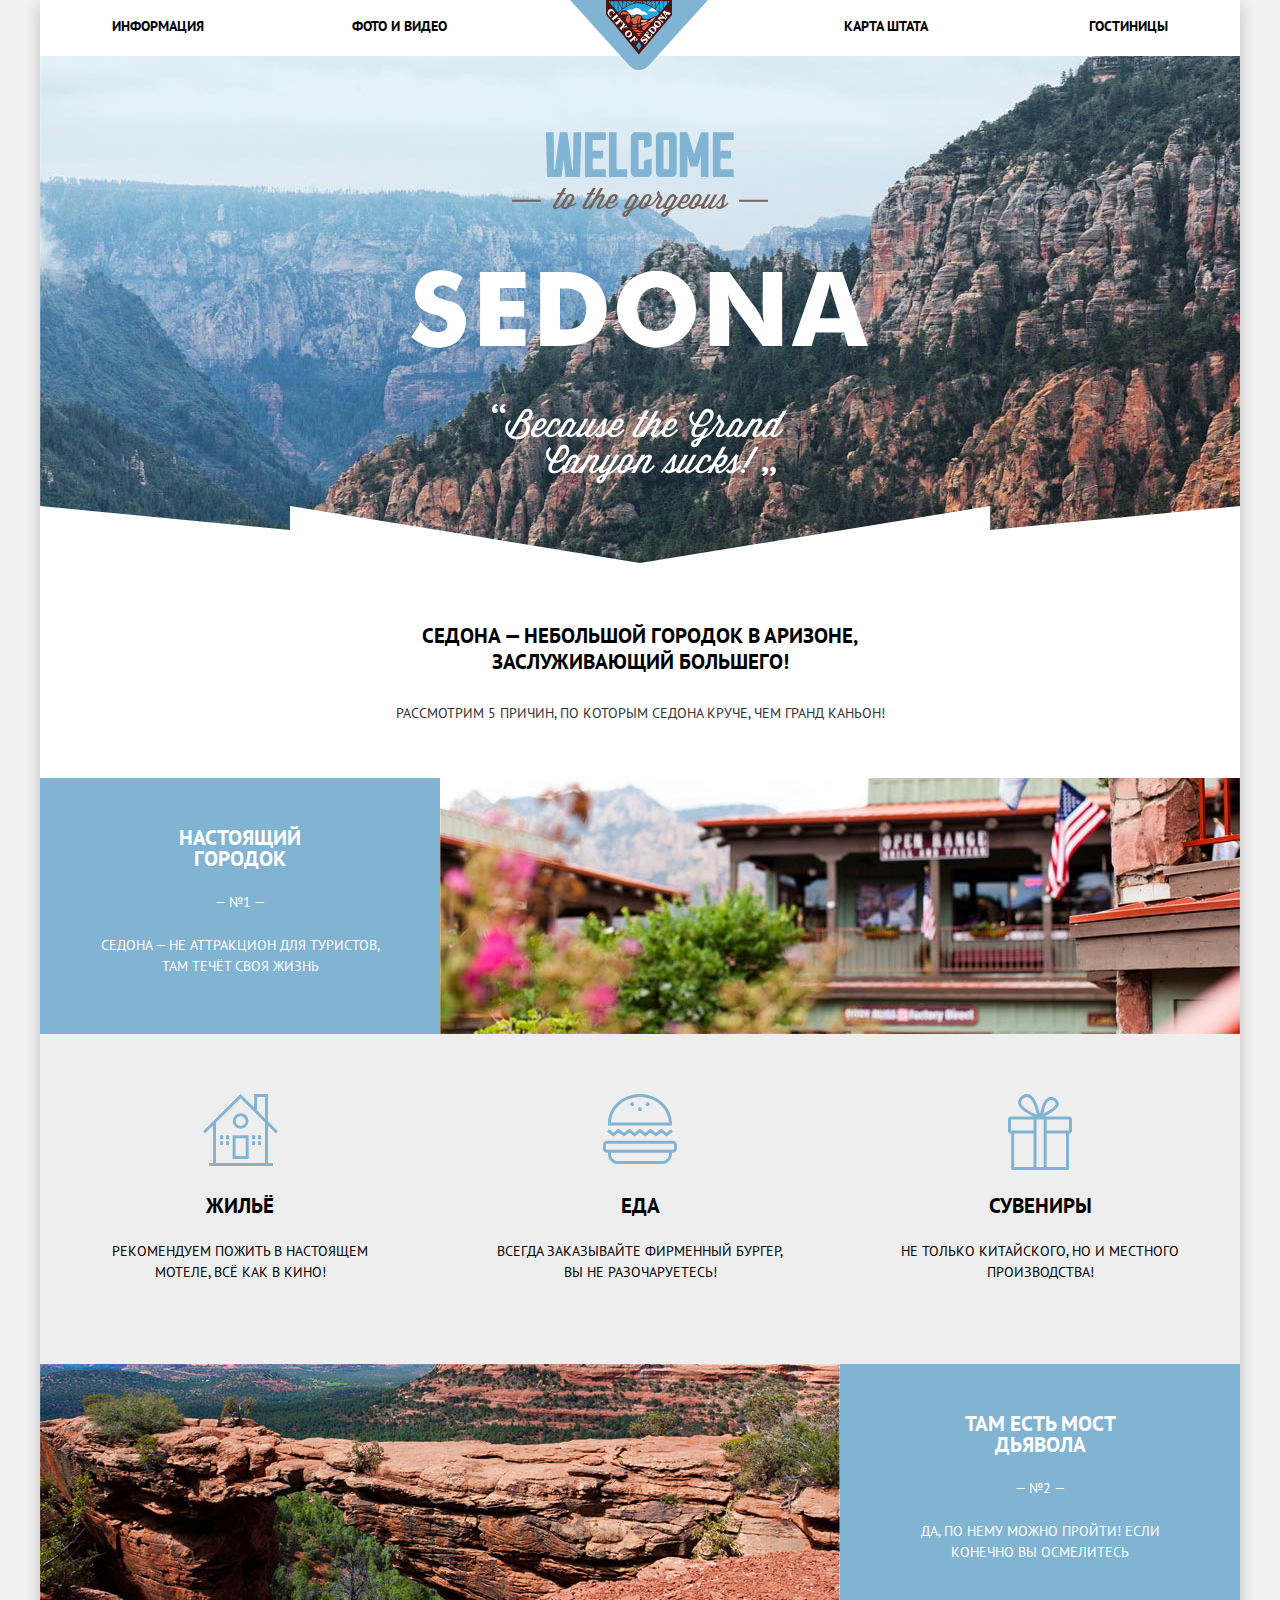
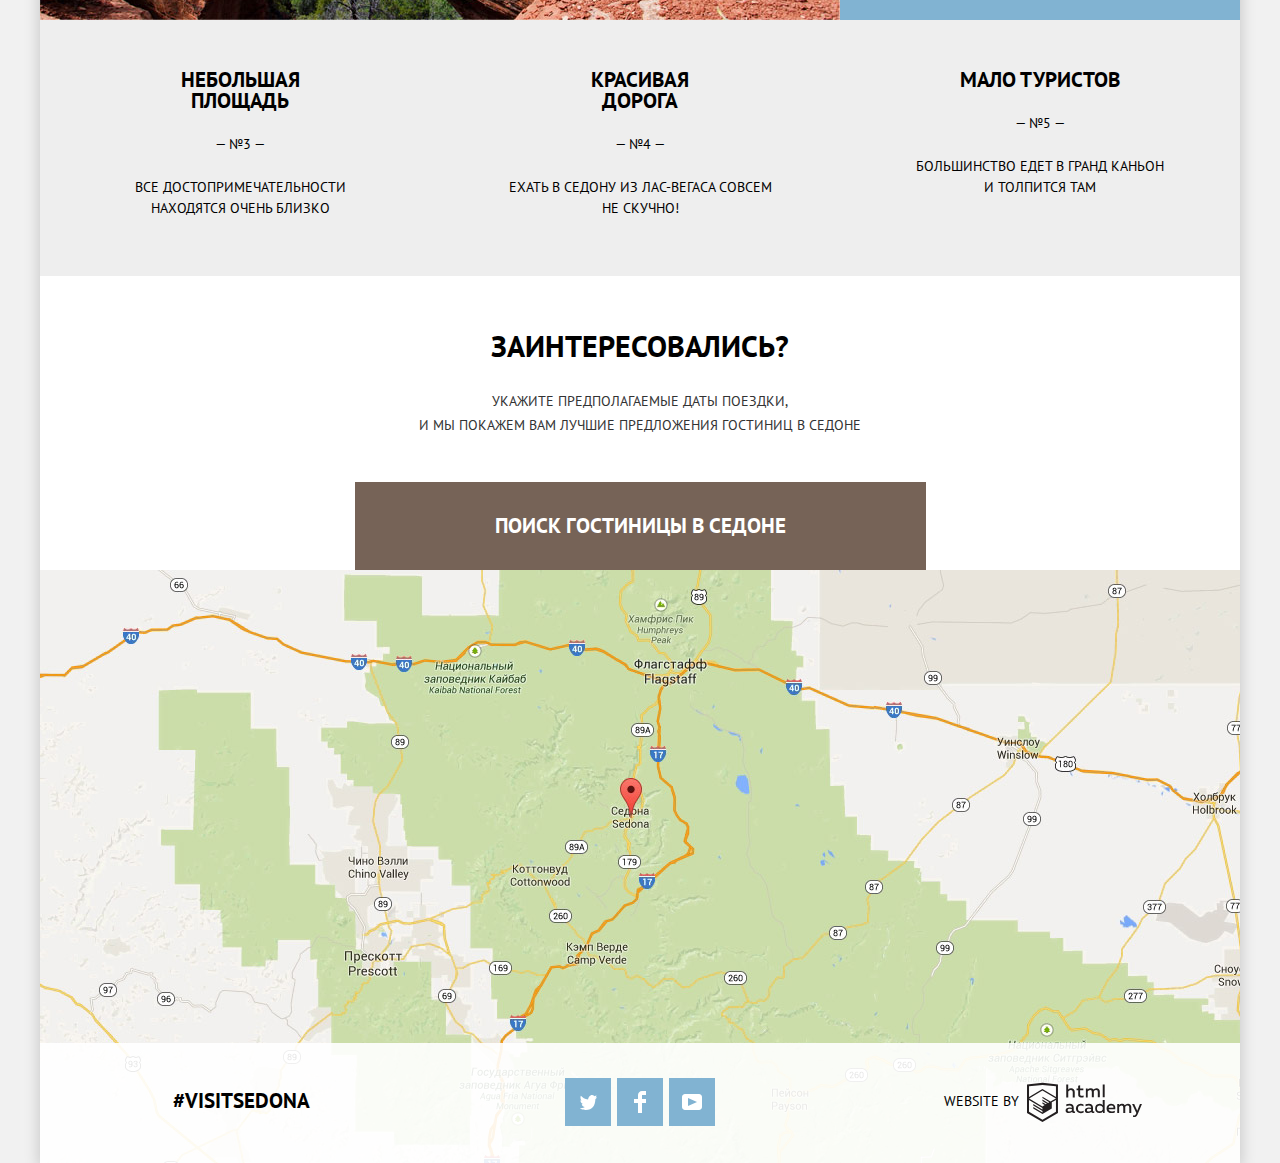
==== commit b0cbc661: "ie 11 fix" ====
--- a/index.html
+++ b/index.html
@@ -5,7 +5,7 @@
     <title>Седона - главная</title>
     <link href="https://fonts.googleapis.com/css?family=PT+Sans:400,700&display=swap&subset=cyrillic" rel="stylesheet">
     <link href="css/normalize.css" rel="stylesheet">
-    <link href="css/style-min.css" rel="stylesheet">    
+    <link href="css/style.css" rel="stylesheet">    
   </head>
   <body>
     <div class="background-container">
--- a/css/style.css
+++ b/css/style.css
@@ -0,0 +1,1312 @@
+/*
+ToDO: Проверить как выглядят странички в IE, Chrome, Firefox, Safari
+*/
+/*
+    ToDo: Для IE почему появляются полосы прокрутки?
+*/
+/*
+    Todo: посмотреть почему появляется полоска в интро. Скорее всего по каким то параметрам background
+    https://clip2net.com/s/421g55h
+*/
+body {
+    margin: 0;
+    padding: 0;
+
+    font-family: "PT Sans", Arial, sans-serif;
+    font-size: 14px;
+    line-height: 26px;
+    font-weight: 700;
+    color: #000000;
+    text-transform: uppercase;
+
+    background-color: #f1f1f1;
+    counter-reset: block-number;
+    position: relative;
+}
+
+a {
+    text-decoration: none;
+}
+
+img {
+    max-width: 100%;
+    height: auto;
+}
+
+.visually-hidden:not(:focus):not(:active),
+input[type="checkbox"].visually-hidden {
+  position: absolute;
+
+  width: 1px;
+  height: 1px;
+  margin: -1px;
+  border: 0;
+  padding: 0;
+
+  white-space: nowrap;
+
+  -webkit-clip-path: inset(100%);
+
+          clip-path: inset(100%);
+  clip: rect(0 0 0 0);
+  overflow: hidden;
+}
+
+.background-container {
+    position: relative;
+    width: 1200px; 
+    margin: 0 auto;
+    -webkit-box-shadow: 0px 5px 15px 0px rgba(0, 1, 1, 0.2);
+            box-shadow: 0px 5px 15px 0px rgba(0, 1, 1, 0.2);
+}
+
+.button {
+    display: inline-block;
+    vertical-align: middle;
+    padding: 10px 30px;
+    font: inherit;
+    text-align: center;
+    text-transform: uppercase;
+    border: none;
+    outline: none;
+    font-size: 14px;
+}
+
+.container {
+    padding: 0 72px;
+}
+
+.list-reset {
+    margin: 0;
+    padding: 0;
+    list-style: none;
+}
+
+.fieldset-reset {
+    border: none;
+    padding: 0;
+    margin: 0;
+}
+
+.hidden {
+    display: none;
+}
+
+/*---------- Navigation ----------*/
+.site-header{
+    background-color: #ffffff;
+}
+
+.main-navigation {
+    position: relative;
+    padding-top: 13px;
+    padding-bottom: 17px;
+}
+
+.navigation-logo {
+    position: absolute;
+    left: calc(50% - 140px/2);
+    top: 0;
+    z-index: 1;
+}
+
+.site-navigation {
+    display: -webkit-box;
+    display: -ms-flexbox;
+    display: flex;
+    -webkit-box-align: center;
+        -ms-flex-align: center;
+            align-items: center;
+}
+
+.site-navigation a {
+    color: #000000;
+    outline: none;
+}
+
+.site-navigation a:hover,
+.site-navigation a:focus {
+    color: #81b3d2;
+}
+
+.site-navigation a:active {
+    color: rgba(0, 0, 0, 0.3);
+}
+
+.site-navigation-item {
+    width: 128px;
+    margin-right: 112px;
+    text-align: left;
+}
+
+.site-navigation-item:nth-child(2) {
+    margin-right: auto;
+}
+
+.site-navigation-item:last-child {
+    margin-right: 0;
+}
+
+.site-navigation-item:nth-last-child(1),
+.site-navigation-item:nth-last-child(2) {
+    text-align: right;
+}
+
+.site-navigation-current a {
+    color: #766357;
+}
+
+/*---------- Main content ----------*/
+.main {
+    background-color: #ffffff;
+}
+
+.main-header {
+    max-width: 450px;
+    margin: 0 auto;
+    margin-bottom: 25px;
+    text-align: center;
+    font-size: 21px;
+}
+/*---------- intro ----------*/
+.intro {
+    background-color: #38484d;
+    background-image: url("../img/intro-background.jpg");
+    background-repeat:  no-repeat;
+    background-position:  center -55px;
+    background-size: 100%;
+    text-align: center;
+    margin-bottom: 60px;
+    position: relative;
+}
+
+.intro::after {
+    content: "";
+    position: absolute;
+    bottom: 0;
+    left: 0;
+    right: 0;
+    background-image: url("../img/intro-polygon.svg");
+    background-repeat:  no-repeat;
+    background-position: 0px 2px;
+    height: 59px;
+}
+
+.intro img {
+    margin-top: 76px;
+    margin-bottom: 71px;
+}
+
+/*---------- advantages----------*/
+.advantage-list-caption {
+    color: #333333;
+    text-align: center;
+    font-weight: 400;
+    margin-bottom: 52px;
+}
+
+.advantage-list {
+    display: -webkit-box;
+    display: -ms-flexbox;
+    display: flex;
+    -ms-flex-wrap: wrap;
+        flex-wrap: wrap;
+    background-color: #eeeeee;
+}
+
+.advantage-item {
+    min-width: 400px;
+    min-height: 256px;
+}
+
+.advantage-item-description {
+    -webkit-box-sizing: border-box;
+            box-sizing: border-box;
+    min-width: 400px;
+    color: #ffffff;
+    text-align: center;
+    background-color: #81b3d2;
+    padding-top: 49px;
+    -webkit-box-align: center;
+        -ms-flex-align: center;
+            align-items: center;
+    justify-content: space-between;
+}
+
+.advantage-item-description p::before {
+    display: block;
+    width: 100%;
+    counter-increment: block-number;
+    content: "— №"counter(block-number)" —";
+    font-weight: 400;
+    font-size: 14px;
+    line-height: 21px;
+    position: absolute;
+    top: -43px;
+    left: 50%;
+    -webkit-transform: translateX(-50%);
+        -ms-transform: translateX(-50%);
+            transform: translateX(-50%);
+}
+
+.advantage-item-description h3 {
+    margin: 0 auto;
+    font-size: 21px;
+    line-height: 21px;
+    margin-bottom: 66px;
+}
+
+.main-advantage h3{
+    max-width: 151px;
+}
+
+.extra-advantage {
+    color: #000000;
+    background-color: #eeeeee;
+}
+
+.extra-advantage h3 {
+    max-width: 160px;
+}
+
+.extra-advantage .advantage-item-info {
+    max-width: 255px;
+}
+
+.advantage-item:nth-last-child(2) .advantage-item-info  {
+    max-width: 265px;
+}
+
+.main-advantage .advantage-item-info {
+    max-width: 305px;
+}
+
+.advantage-item-info {
+    position: relative;
+    font-weight: 400;
+    font-size: 14px;
+    line-height: 21px;
+    margin: 0 auto;
+    margin-bottom: 57px;
+    text-align: center;
+}
+
+.city-advantage-list {
+    display: -webkit-box;
+    display: -ms-flexbox;
+    display: flex;
+    min-width: 400px;
+    min-height: 330px;
+}
+
+.city-advantage-item {
+    background-repeat: no-repeat;
+    background-position: center 60px;
+    text-align: center;
+    width: 400px;
+}
+
+.city-advantage-item:nth-child(1) {
+    background-image: url("../img/icon-house.svg");
+}
+
+.city-advantage-item:nth-child(2) {
+    background-image: url("../img/icon-burger.svg");
+}
+
+.city-advantage-item:nth-child(3) {
+    background-image: url("../img/icon-present.svg");
+}
+
+.city-advantage-item h4 {
+    font-size: 21px;
+    margin-top: 159px;
+    margin-bottom: 22px;
+}
+
+.city-advantage-item p {
+    font-weight: 400;
+    width: 300px;
+    margin: 0 auto;
+    line-height: 21px;
+}    
+
+/*---------- search ----------*/
+.search {
+    text-align: center;
+}
+
+.got-interested {
+    font-size: 30px;
+    line-height: 36px;
+    margin-top: 52px;
+    margin-bottom: 25px;
+    display: inline-block;
+    vertical-align: middle;
+}
+
+.search p {
+    color: #333333;
+    font-weight: 400;
+    margin-top: 0;
+    margin-bottom: 45px;
+    line-height: 24px;
+}
+
+.button.button-search {
+    padding: 31px 140px;
+    font-size: 21px;
+    color: #ffffff;
+    background-color: #766357;
+}
+
+.button-search:hover,
+.button-search:focus {
+    background-color: #604e43;
+}
+
+.button-search:active {
+    color: rgba(0, 0, 0, 0.3);
+    background-color: #503e33;
+}
+
+/*---------- Map ----------*/
+.map {
+    position: relative;
+}
+
+
+/*---------- Footer ----------*/
+.site-footer {
+    position: absolute;
+    bottom: 0;
+    left: 0;
+    display: -webkit-box;
+    display: -ms-flexbox;
+    display: flex;
+    -webkit-box-align: start;
+        -ms-flex-align: start;
+            align-items: flex-start;
+    -webkit-box-sizing: border-box;
+            box-sizing: border-box;
+    min-width: 1200px;
+    padding-top: 35px;
+    padding-bottom: 20px;
+    background-color: rgba(255, 255, 255, 0.9);
+    z-index: 4;
+    min-height: 120px;
+}
+
+.inner-page .site-footer {
+    position: static;
+}
+
+.footer-hashtag {
+    display: inline-block;
+    vertical-align: top;
+    width: 258px;
+    font-size: 21px;
+    margin: 0;
+    padding: 0;
+    padding-top: 10px;
+    margin-right: 195px;
+    text-align: center;
+    vertical-align: top;
+}
+
+.footer-copyright {
+    display: -webkit-box;
+    display: -ms-flexbox;
+    display: flex;
+    -webkit-box-pack: center;
+        -ms-flex-pack: center;
+            justify-content: center;
+    width: 251px;
+    padding: 0;
+    margin: 0px;
+    padding-top: 4px;
+}
+
+.footer-social-list {
+    display: -webkit-box;
+    display: -ms-flexbox;
+    display: flex;
+    -ms-flex-wrap: wrap;
+        flex-wrap: wrap;
+    -webkit-box-pack: justify;
+        -ms-flex-pack: justify;
+            justify-content: space-between;
+    width: 150px;
+    margin-right: auto;
+}
+
+.footer-social-list li {
+    margin-bottom: 6px;
+}
+
+.footer-copyright-text {
+    font-weight: 400;
+    margin-top: 6px;
+    margin-right: 8px;
+}
+
+.social-button {
+    display: -webkit-box;
+    display: -ms-flexbox;
+    display: flex;
+    -webkit-box-align: center;
+        -ms-flex-align: center;
+            align-items: center;
+    -webkit-box-pack: center;
+        -ms-flex-pack: center;
+            justify-content: center;
+    width: 46px;
+    height: 48px;
+    background-color: #81b3d2;
+}
+
+.social-button:hover,
+.social-button:focus {
+    background-color: #669ec0;
+}
+
+.social-button:active path{
+    background-color: #5496bd;
+}
+
+.social-button:active path{
+    fill: #5496bd;
+}
+
+.logo-name {
+    outline: none;
+}
+
+.logo-name path { 
+    fill: #231f20;
+}
+
+.logo-name:hover path,
+.logo-name:focus path { 
+    fill: #81b3d2;
+}
+
+.logo-name:active path { 
+    fill: #bdbbbc;
+}
+
+
+/*---------- hotel-search ----------*/
+.hotel-search-form {
+    text-align: center;
+}
+
+.search-dates {
+    padding-left: 3px;
+}
+
+.search-dates input{
+    padding: 0 10px;
+}
+
+
+.search-form-field {
+    -webkit-box-sizing: border-box;
+            box-sizing: border-box;
+    outline: none;
+    font: inherit;
+    text-transform: uppercase;
+    background-color: #f2f2f2;
+    border: 2px solid transparent;
+    height: 38px;
+    padding: 0 13px;
+}
+
+.search-form-field:hover {
+    background-color: #ebebeb;
+}
+
+.search-form-field:focus {
+    background-color: #ffffff;
+    border-color: #e5e5e5;
+}
+
+.search-form-field.field-text {
+    width: 308px;
+}
+
+.search-form-field.field-number {
+    width: 38px;
+}
+
+.hotel-search-button {
+    position: relative;
+    padding: 0;
+    height: 38px;
+    width: 38px;
+    background-color: #f2f2f2;
+}
+
+.hotel-search-button::before,
+.hotel-search-button-plus::after {
+    content: "";
+    display: block;
+    position: absolute;
+    left: 50%;
+    top: 50%;
+    -webkit-transform: translate(-50%, -50%);
+        -ms-transform: translate(-50%, -50%);
+            transform: translate(-50%, -50%);
+    background-color: #a9a9a9;
+}
+
+.hotel-search-button::before {
+    width: 12px;
+    height: 3px;
+}
+
+.hotel-search-button-plus::after {
+    width: 3px;
+    height: 12px;
+}
+
+.hotel-search-button:hover::before,
+.hotel-search-button:hover::after,
+.hotel-search-button:focus::before,
+.hotel-search-button:focus::after {
+    background-color: #000000;
+}
+
+.hotel-search-button:active::before,
+.hotel-search-button:active::after {
+    background-color: #81b3d2;
+}
+
+.hotel-search-button-find {
+    padding: 15px 196px;
+    font: inherit;
+    font-size: 21px;
+    text-transform: uppercase;
+    color: #ffffff;
+    background-color: #81b3d2;
+    margin-top: 26px;
+}
+
+.hotel-search-button-find:hover,
+.hotel-search-button-find:focus {
+    background-color: #669ec0;
+}   
+
+.hotel-search-button-find:active {
+    color: rgba(255, 255, 255, 0.3);
+    background-color: #5496bd;
+}
+
+.hotel-search-button-calendar {
+    padding: 0;
+    height: 38px;
+    width: 38px;
+    display: -webkit-inline-box;
+    display: -ms-inline-flexbox;
+    display: inline-flex;
+    vertical-align: middle;
+    -webkit-box-align: center;
+        -ms-flex-align: center;
+            align-items: center;
+    -webkit-box-pack: center;
+        -ms-flex-pack: center;
+            justify-content: center;
+    vertical-align: bottom;
+    background-color: #f2f2f2;
+}
+
+.hotel-search-button-calendar:hover *,
+.hotel-search-button-calendar:focus * {
+    fill: #000000;
+}
+
+.hotel-search-button-calendar:active * {
+    fill: #81b3d2;
+}
+
+.hotel-search-button-calendar * {
+    fill: #cacaca;
+}
+
+.appartment-item-header {
+    display: inline-block;
+    vertical-align: middle;
+    font-size: 21px;
+}
+
+.appartment-item-header a {
+    text-decoration: none;
+    color: #000000;
+    outline: none;
+}
+
+.appartment-item-header a:hover,
+.appartment-item-header a:focus {
+    color: #81b3d2;
+}
+
+.appartment-item-header a:active {
+    color: rgba(0, 0, 0, 0.3);
+}
+
+/*------------форма поиска------------*/
+.search-appartment {
+    background-color: #81b3d2;
+    background-image: url("../img/filter-background.jpg");
+    background-size: 100%;
+    background-position-y: -55px;
+    padding-top: 27px;
+    padding-bottom: 31px;
+}
+
+.search-form legend {
+    font-size: 16px;
+    line-height: 21px;
+    color: #ffffff;
+    margin-bottom: 25px;
+}
+
+.search-option:not(:last-child) {
+    margin-bottom: 25px;
+}
+
+.search-option label {
+    font-weight: 400;
+}
+
+.search-option {
+    position: relative;
+    font-size: 14px;
+    line-height: 21px;
+    color: #ffffff;
+    padding-left: 40px;
+}
+
+.search-input:focus + label {
+    outline: 1px solid #1c4f80;
+}
+
+.search-input + label::before {
+    content:"";
+    display: block;
+    position: absolute;
+    left: 0;
+    top: -1px;
+    width: 27px;
+    height: 23px;
+    background-image: url("../img/checkbox-off.svg");
+    background-repeat: no-repeat;
+}
+
+.search-input:checked + label::before {
+    background-image: url("../img/checkbox-on.svg");
+}
+
+.search-input:disabled + label::before {
+    background-image: url("../img/checkbox-off-disabled.svg"); 
+    color: #6a6a6a;
+}
+
+.search-input:disabled + label {
+    color: #6a6a6a;
+}
+
+.search-input:checked:disabled + label::before {
+    background-image: url("../img/checkbox-on-disabled.svg"); 
+}
+
+.search-input-number {
+    font: inherit;
+    font-weight: 400;
+    font-size: 14px;
+    line-height: 21px;
+    color: #ffffff;
+}
+
+.search-button {
+    font: inherit;
+    font-weight: 400;
+    font-size: 14px;
+    line-height: 21px;
+    background-color:  transparent;
+    color: #ffffff;
+}
+
+.search-form {
+    display: -webkit-box;
+    display: -ms-flexbox;
+    display: flex;
+    justify-items: flex-end;
+}
+
+.column-infrastructure {
+    min-width: 241px;
+}
+
+.column-house-type {
+    min-width: 241px;
+    margin-left: 15px;
+}
+
+.column-cost {
+    margin-left: auto;
+}
+
+/*стили range фильтра с двумя кнопками*/
+.column-cost legend{
+    margin-bottom: 10px;
+}
+
+.filter-range {
+    width: 317px;
+    color: #ffffff;
+    font-weight: 400;
+}
+
+.filter-range-title {
+    margin-bottom: 9px;
+    font-weight: 600;
+    font-size: 16px;
+    line-height: 21px;
+}
+
+.price-controls {
+    position: relative;
+    height: 32px;
+    margin-bottom: 20px;
+    font-size: 0;
+    border: 2px solid #ffffff;
+    border-radius: 2px;
+}
+
+.price-controls::after {
+    content: "";
+    position: absolute;
+    top: 50%;
+    left: 50%;
+    width: 2px;
+    height: 22px;
+    background: #ffffff;
+    -webkit-transform: translate(-50%, -50%);
+        -ms-transform: translate(-50%, -50%);
+            transform: translate(-50%, -50%);
+}
+
+.price-controls label {
+    display: inline-block;
+    vertical-align: middle;
+    font-size: 14px;
+    line-height: 32px;
+    vertical-align: top;
+    cursor: pointer;
+}
+
+.price-controls .min-price,
+.price-controls .max-price {
+    width: 90px;
+}
+
+.price-controls .min-price {
+    padding-left: 65px;
+}
+
+.price-controls .max-price {
+    padding-left: 56px;
+}
+
+.search-input {
+    width: 50px;
+    margin: 0;
+    color: inherit;
+    font: inherit;
+    background: none;
+    border: none;
+    line-height: 14px;
+}
+
+.range-controls {
+    position: relative;
+    margin-bottom: 32px;
+}
+
+.range-controls .scale {
+    height: 2px;
+    background: rgba(255, 255, 255, 0.3);
+}
+
+.range-controls .bar {
+    width: 80%;
+    height: 2px;
+    background: #ffffff;
+}
+
+.range-toggle {
+    position: absolute;
+    top: -9px;
+    width: 4px;
+    height: 4px;
+    background: #ababab;
+    border: 8px solid #ffffff;
+    border-radius: 50%;
+    -webkit-box-shadow: 0 2px 1px 0 rgba(0, 1, 1, 0.2);
+            box-shadow: 0 2px 1px 0 rgba(0, 1, 1, 0.2);
+    cursor: pointer;
+}
+
+.range-toggle:hover {
+    background: #1c4f80;
+}
+
+.range-toggle-min {
+    left: 0;
+}
+  
+.range-toggle-max {
+    left: 80%;
+}
+
+.search-button {
+    display: block;
+    margin-left: 84px;
+    padding: 6px 34px;
+    font-size: 14px;
+    line-height: 20px;
+    color: #ffffff;
+    text-transform: uppercase;
+    background: transparent;
+    border: 2px solid #ffffff;
+    border-radius: 2px;
+    cursor: pointer;
+}
+
+.search-button:hover,
+.search-button:focus {
+    color: #000000;
+    background: #ffffff;
+}
+
+/*------------форма сортировки------------*/
+.result-sort {
+    background-color: #fefefe;
+    display: -webkit-box;
+    display: -ms-flexbox;
+    display: flex;
+    -webkit-box-align: center;
+        -ms-flex-align: center;
+            align-items: center;
+    min-height: 86px;
+}
+
+.result-found {
+    display: inline-block;
+    vertical-align: middle;
+    font-size: 21px;
+    line-height: 26px;
+    font-weight: 700;
+}
+
+.result-sort-by-value {
+    margin-left: auto;
+}
+
+.result-sort-item {
+    display: inline-block;
+    vertical-align: middle;
+    margin-left: 29px;
+}
+
+.result-sort-item:nth-child(1) {
+    margin-left: 38px;
+}
+
+.result-found {
+    min-width: 165px;
+}
+
+.result-sort-list-label {
+    min-width: 76px;
+}
+
+.result-sort-list-label {
+    font-size: 12px;
+    line-height: 21px;
+    font-weight: 400;
+}
+
+.result-sort-item:not(.active) a:not(:active) {
+    border-bottom: 1px dotted #81b3d2;
+}
+
+.result-sort-item a {
+    font-size: 12px;
+    line-height: 21px;
+    font-weight: 400;
+    outline: none;
+}
+
+.result-sort-item a:hover,
+.result-sort-item a:focus {
+    color: #81b3d2;
+}
+
+.result-sort-item a:active {
+    color: #000000;
+}
+
+.result-sort-item a {
+    color: rgba(0, 0, 0, 0.3);
+}
+
+.result-sort-item.active a {
+    color: #81b3d2;
+}
+
+.result-sort-item.active a:focus {
+    outline: 1px solid #1c4f80;
+}
+
+.triangle-up {
+    display: inline-block;
+    vertical-align: middle;
+	width: 0;
+	height: 0;
+	border-left: 5px solid transparent;
+	border-right: 5px solid transparent;
+    border-bottom: 10px solid #cacaca;
+    outline: none;
+}
+
+.triangle-down {
+    display: inline-block;
+    vertical-align: middle;
+	width: 0;
+	height: 0;
+	border-left: 5px solid transparent;
+    border-right: 5px solid transparent;
+    border-top: 10px solid #cacaca;
+    margin-left: 12px;
+    outline: none;
+}
+
+.triangle-up:hover,
+.triangle-up:focus {
+   border-bottom-color: #000000;
+}
+
+.triangle-up:active,
+.triangle-up.active {
+    border-bottom-color: #81b3d2;
+}
+
+.triangle-down:hover,
+.triangle-down:focus {
+    border-top-color: #000000;
+}
+ 
+.triangle-down:active,
+.triangle-down.active {
+    border-top-color: #81b3d2;
+} 
+
+.triangle-up.active:focus,
+.triangle-down.active:focus {
+    outline: 1px solid #1c4f80;
+}
+
+/*------*/
+.appartment-type,
+.appartment-price {
+    font-size: 14px;
+    line-height: 21px;
+    color: #333333;
+    font-weight: 400;
+}
+
+.appartment-type {
+    display: inline-block;
+    vertical-align: middle;
+    min-width: 110px;
+    margin-right: 2px;
+}
+
+.button-detail {
+    color: #ffffff;
+    background-color: #81b3d2;
+    vertical-align: top;
+    padding: 0px 17px 1px 17px;
+    margin: 0px;
+    margin-right: 6px;
+}
+
+.button-detail:hover,
+.button-detail:focus {
+    background-color: #669ec0;
+}
+
+.button-detail:active {
+    background-color: #5496bd;
+    color: rgba(0, 0, 0, 0.3);
+}
+
+.button-booking {
+    color: #ffffff;
+    background-color: #766357;
+    padding: 0px 17px 1px 17px;
+    margin: 0px;
+}
+
+.button-booking:hover,
+.button-booking:focus {
+    background-color: #604e43;
+}
+
+.button-booking:active {
+    background-color: #503e33;
+    color: rgba(0, 0, 0, 0.3);
+}
+
+.rating-starts {
+    display: block;
+    background-image: url("../img/star.svg");
+    width: 10px;
+    height: 17px;
+    margin: 0;
+    margin-top: 3px;
+    padding: 0;
+    background-repeat: repeat-x;
+    margin-left: auto;
+}
+
+.stars-1 {
+    width: 24px;
+}
+
+.stars-2 {
+    width: 48px;
+}
+
+.stars-3 {
+    width: 72px;
+}
+
+.stars-4 {
+    width: 96px;
+}
+
+.stars-5 {
+    width: 120px;
+}
+
+.rating-digit {
+    display: inline-block;
+    vertical-align: middle;
+    color: #666666;
+    background-color: #f2f2f2;
+    padding-left: 16px;
+    padding-right: 12px;
+    margin: 0;
+    margin-top: 48px;
+    font-weight: 400px;
+}
+
+.appartment-item {
+    display: -webkit-box;
+    display: -ms-flexbox;
+    display: flex;
+    list-style: none;
+    padding-top: 25px;
+    padding-bottom: 30px;
+    border-top: 1px solid #e5e5e5;
+    background-color: #fefefe;
+}
+
+
+.appartment-item:last-child {
+    border-bottom: 1px solid #e5e5e5;
+}
+
+/*--------------- search form ---------------*/
+.hotel-search {
+    -webkit-box-sizing: border-box;
+            box-sizing: border-box;
+    width: 570px;
+    padding: 55px;
+    background-color: #ffffff;
+    position: absolute;
+    top: 0px;
+    left: calc(50% - 570px /2 );
+}
+
+.hotel-search-line {
+    display: -webkit-box;
+    display: -ms-flexbox;
+    display: flex;
+    -webkit-box-pack: justify;
+        -ms-flex-pack: justify;
+            justify-content: space-between;
+}
+
+.hotel-search-item {
+    display: -webkit-box;
+    display: -ms-flexbox;
+    display: flex;
+    -webkit-box-align: center;
+        -ms-flex-align: center;
+            align-items: center;
+    margin-top: 0;
+    margin-bottom: 29px;
+    min-width: 227px;
+}
+ 
+.hotel-search-item label {
+    margin-right: auto;
+}
+
+.hotel-search-item.search-children label {
+    margin-left: 48px;
+}
+
+.appartment-item-image {
+    margin-top: 5px;
+    margin-right: 30px;
+}
+
+.appartment-item-second-column {
+    width: 560px;
+}
+
+.appartment-item-header {
+    margin-top: 0;
+    margin-bottom: 3px;
+}
+
+.appartment-info {
+    margin: 0px;
+    margin-bottom: 13px;
+}
+
+.appartment-booking {
+    margin: 0px;
+    padding: 0px;
+    font-size: 0;
+}
+
+.appartment-rating {
+    margin-left: auto;
+}
+
+.advantage-item:nth-child(1) {
+    display: -webkit-box;
+    display: -ms-flexbox;
+    display: flex;
+    -ms-flex-wrap: wrap;
+        flex-wrap: wrap;
+}
+
+.advantage-item:nth-child(2) {
+    display: -webkit-box;
+    display: -ms-flexbox;
+    display: flex;
+}
+
+@-webkit-keyframes pulse {
+    0% {
+        -webkit-transform: scale(0.5);
+                transform: scale(0.5);
+        opacity: 0;
+    }
+    70% {
+        -webkit-transform: scale(1.1);
+                transform: scale(1.1);
+        opacity: 1;
+    }
+    100% {
+        -webkit-transform: scale(1);
+                transform: scale(1);
+    }
+}
+
+@keyframes pulse {
+    0% {
+        -webkit-transform: scale(0.5);
+                transform: scale(0.5);
+        opacity: 0;
+    }
+    70% {
+        -webkit-transform: scale(1.1);
+                transform: scale(1.1);
+        opacity: 1;
+    }
+    100% {
+        -webkit-transform: scale(1);
+                transform: scale(1);
+    }
+}
+
+.hotel-search-show {
+    -webkit-animation: pulse;
+            animation: pulse;
+    -webkit-animation-duration: 0.8s;
+            animation-duration: 0.8s;
+}
+ 
+@-webkit-keyframes shake {
+    0%, 100% {
+        -webkit-transform: translateX(0);
+                transform: translateX(0);
+    }
+    10%, 30%, 50%, 70%, 90% { 
+        -webkit-transform: translateX(-10px); 
+                transform: translateX(-10px);
+    }
+    20%, 40%, 60%, 80% { 
+        -webkit-transform: translateX(10px); 
+                transform: translateX(10px);
+    }
+}
+ 
+@keyframes shake {
+    0%, 100% {
+        -webkit-transform: translateX(0);
+                transform: translateX(0);
+    }
+    10%, 30%, 50%, 70%, 90% { 
+        -webkit-transform: translateX(-10px); 
+                transform: translateX(-10px);
+    }
+    20%, 40%, 60%, 80% { 
+        -webkit-transform: translateX(10px); 
+                transform: translateX(10px);
+    }
+}
+
+.hotel-search-error {
+    -webkit-animation-name: shake;
+            animation-name: shake;
+    -webkit-animation-duration: 0.6s;
+            animation-duration: 0.6s;
+}
+
+.map iframe {
+    position: relative;
+    z-index: 2;
+  
+    border: none;
+    width: 100%;
+}
+
+.map img {
+    position: absolute;
+    top: 0;
+    left: 0;
+    z-index: 1;
+}
+
+.hotel-search {
+    z-index: 3;
+}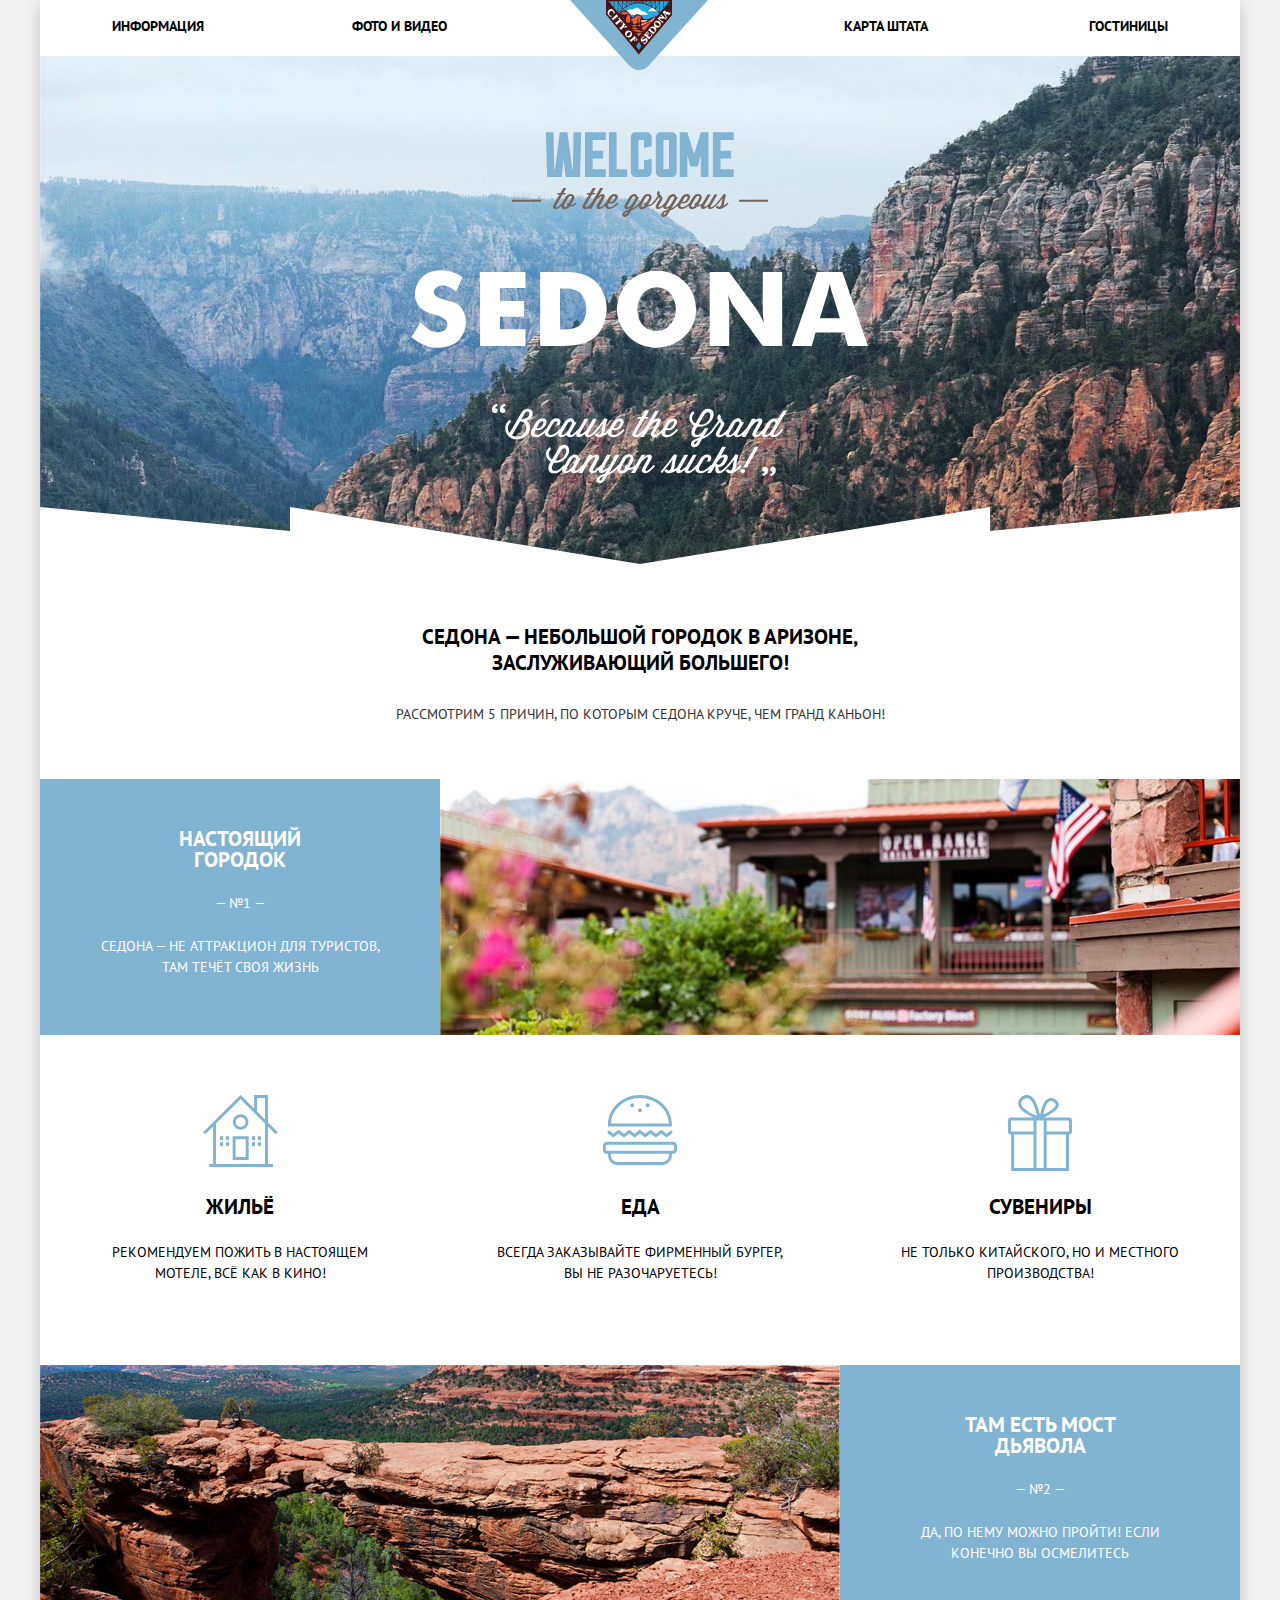
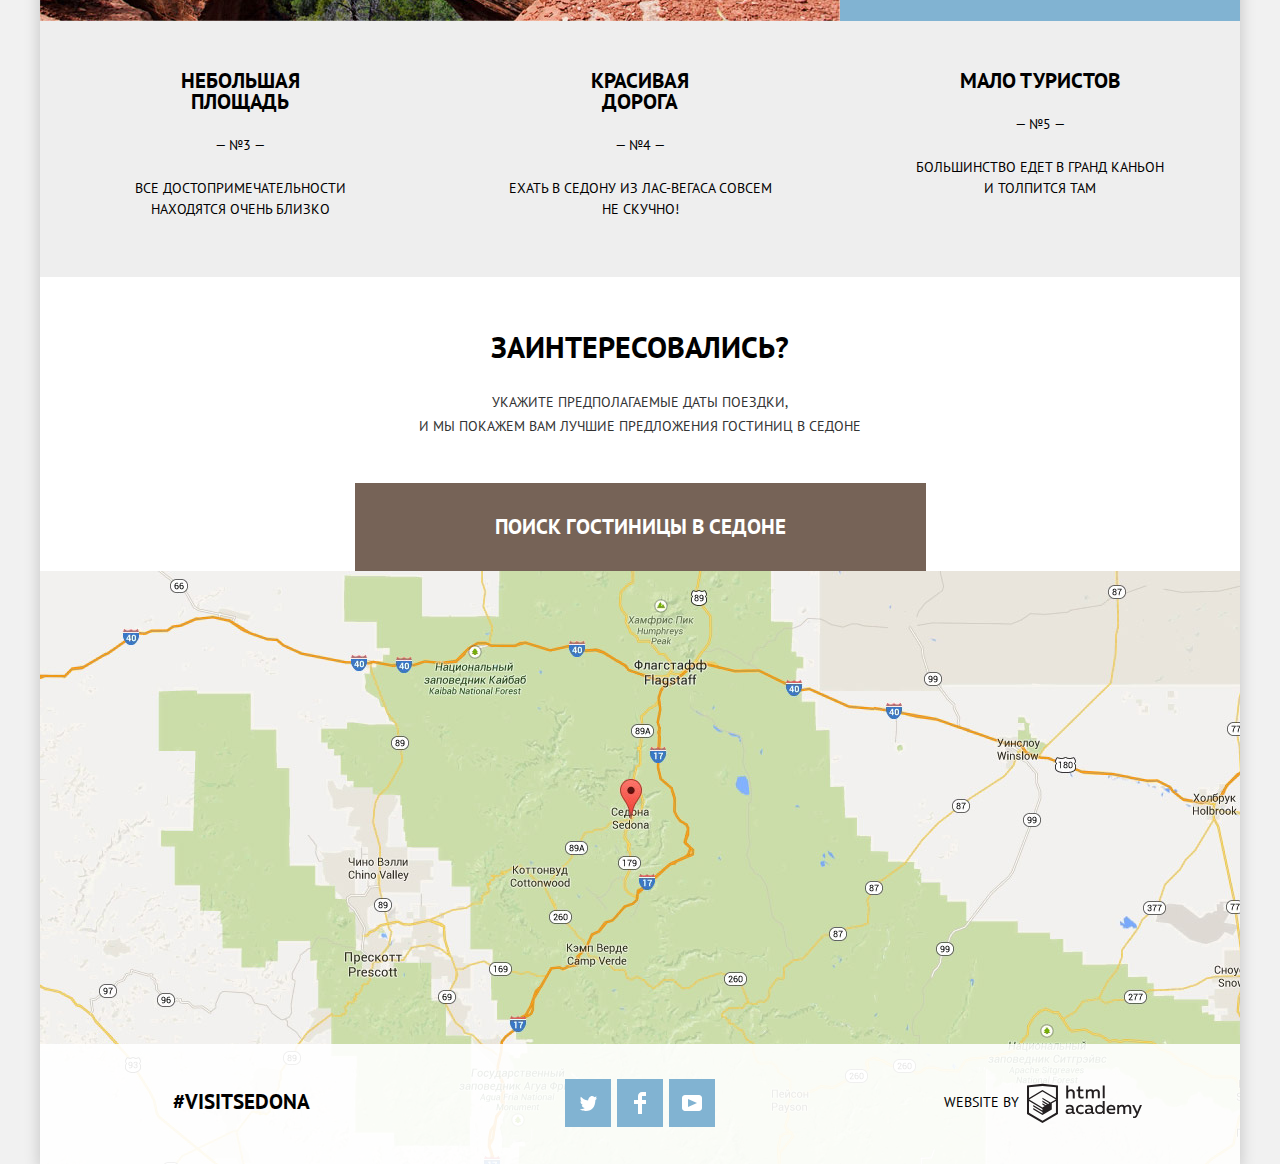
==== commit 68b27158: "форматирование и минификация" ====
--- a/index.html
+++ b/index.html
@@ -5,7 +5,7 @@
     <title>Седона - главная</title>
     <link href="https://fonts.googleapis.com/css?family=PT+Sans:400,700&display=swap&subset=cyrillic" rel="stylesheet">
     <link href="css/normalize.css" rel="stylesheet">
-    <link href="css/style.css" rel="stylesheet">    
+    <link href="css/style-min.css" rel="stylesheet">    
   </head>
   <body>
     <div class="background-container">
--- a/css/style-min.css
+++ b/css/style-min.css
@@ -0,0 +1 @@
+body{margin:0;padding:0;font-family:"PT Sans",Arial,sans-serif;font-size:14px;line-height:26px;font-weight:700;color:#000;text-transform:uppercase;background-color:#f1f1f1;counter-reset:block-number;position:relative}a{text-decoration:none}img{max-width:100%;height:auto}.visually-hidden:not(:focus):not(:active),input[type="checkbox"].visually-hidden{position:absolute;width:1px;height:1px;margin:-1px;border:0;padding:0;white-space:nowrap;-webkit-clip-path:inset(100%);clip-path:inset(100%);clip:rect(0 0 0 0);overflow:hidden}.background-container{position:relative;width:1200px;margin:0 auto;-webkit-box-shadow:0 5px 15px 0 rgba(0,1,1,0.2);box-shadow:0 5px 15px 0 rgba(0,1,1,0.2)}.button{display:inline-block;vertical-align:middle;padding:10px 30px;font:inherit;text-align:center;text-transform:uppercase;border:none;outline:none;font-size:14px}.container{padding:0 72px}.list-reset{margin:0;padding:0;list-style:none}.fieldset-reset{border:none;padding:0;margin:0}.hidden{display:none}.site-header{background-color:#fff}.main-navigation{position:relative;padding-top:13px;padding-bottom:17px}.navigation-logo{position:absolute;left:calc(50% - 140px/2);top:0;z-index:1}.site-navigation{display:-webkit-box;display:-ms-flexbox;display:flex;-webkit-box-align:center;-ms-flex-align:center;align-items:center}.site-navigation a{color:#000;outline:none}.site-navigation a:hover,.site-navigation a:focus{color:#81b3d2}.site-navigation a:active{color:rgba(0,0,0,0.3)}.site-navigation-item{width:128px;margin-right:112px;text-align:left}.site-navigation-item:nth-child(2){margin-right:auto}.site-navigation-item:last-child{margin-right:0}.site-navigation-item:nth-last-child(1),.site-navigation-item:nth-last-child(2){text-align:right}.site-navigation-current a{color:#766357}.main{background-color:#fff}.main-header{max-width:450px;margin:0 auto;margin-bottom:25px;text-align:center;font-size:21px}.intro{background-color:#38484d;background-image:url(../img/intro-background.jpg);background-repeat:no-repeat;background-position:center -55px;background-size:100%;text-align:center;margin-bottom:60px;position:relative;overflow:hidden}.intro::after{content:"";position:absolute;bottom:-2px;left:0;right:0;background-image:url(../img/intro-polygon.svg);background-repeat:no-repeat;background-position:0 0;height:59px;width:1200px}.intro img{margin-top:76px;margin-bottom:72px}.advantage-list-caption{color:#333;text-align:center;font-weight:400;margin-bottom:52px}.advantage-list{display:-webkit-box;display:-ms-flexbox;display:flex;-ms-flex-wrap:wrap;flex-wrap:wrap;background-color:#eee}.advantage-item{min-width:400px;min-height:256px}.advantage-item-description{-webkit-box-sizing:border-box;box-sizing:border-box;min-width:400px;color:#fff;text-align:center;background-color:#81b3d2;padding-top:49px;-webkit-box-align:center;-ms-flex-align:center;align-items:center;justify-content:space-between}.advantage-item-description p::before{display:block;width:100px;counter-increment:block-number;content:"— №"counter(block-number)" —";font-weight:400;font-size:14px;line-height:21px;position:absolute;top:-43px;left:50%;-webkit-transform:translateX(-50%);-ms-transform:translateX(-50%);transform:translateX(-50%)}.advantage-item-description h3{margin:0 auto;font-size:21px;line-height:21px;margin-bottom:66px}.main-advantage h3{max-width:151px}.extra-advantage{color:#000;background-color:#eee}.extra-advantage h3{max-width:160px}.extra-advantage .advantage-item-info{max-width:255px}.advantage-item:nth-last-child(2) .advantage-item-info{max-width:265px}.main-advantage .advantage-item-info{max-width:305px}.advantage-item-info{position:relative;font-weight:400;font-size:14px;line-height:21px;margin:0 auto;margin-bottom:57px;text-align:center}.city-advantage-list{display:-webkit-box;display:-ms-flexbox;display:flex;min-width:400px;min-height:330px;background-color:#fff}.city-advantage-item{background-repeat:no-repeat;background-position:center 60px;text-align:center;width:400px}.city-advantage-item:nth-child(1){background-image:url(../img/icon-house.svg)}.city-advantage-item:nth-child(2){background-image:url(../img/icon-burger.svg)}.city-advantage-item:nth-child(3){background-image:url(../img/icon-present.svg)}.city-advantage-item h4{font-size:21px;margin-top:159px;margin-bottom:22px}.city-advantage-item p{font-weight:400;width:300px;margin:0 auto;line-height:21px}.search{text-align:center}.got-interested{font-size:30px;line-height:36px;margin-top:52px;margin-bottom:25px;display:inline-block;vertical-align:middle}.search p{color:#333;font-weight:400;margin-top:0;margin-bottom:45px;line-height:24px}.button.button-search{padding:31px 140px;font-size:21px;color:#fff;background-color:#766357}.button-search:hover,.button-search:focus{background-color:#604e43}.button-search:active{color:rgba(0,0,0,0.3);background-color:#503e33}.map{position:relative}.site-footer{position:absolute;bottom:0;left:0;display:-webkit-box;display:-ms-flexbox;display:flex;-webkit-box-align:start;-ms-flex-align:start;align-items:flex-start;-webkit-box-sizing:border-box;box-sizing:border-box;min-width:1200px;padding-top:35px;padding-bottom:20px;background-color:rgba(255,255,255,0.9);z-index:4;min-height:120px}.inner-page .site-footer{position:static}.footer-hashtag{display:inline-block;vertical-align:top;width:258px;font-size:21px;margin:0;padding:0;padding-top:10px;margin-right:195px;text-align:center;vertical-align:top}.footer-copyright{display:-webkit-box;display:-ms-flexbox;display:flex;-webkit-box-pack:center;-ms-flex-pack:center;justify-content:center;width:251px;padding:0;margin:0;padding-top:4px}.footer-social-list{display:-webkit-box;display:-ms-flexbox;display:flex;-ms-flex-wrap:wrap;flex-wrap:wrap;-webkit-box-pack:justify;-ms-flex-pack:justify;justify-content:space-between;width:150px;margin-right:auto}.footer-social-list li{margin-bottom:6px}.footer-copyright-text{font-weight:400;margin-top:6px;margin-right:8px}.social-button{display:-webkit-box;display:-ms-flexbox;display:flex;-webkit-box-align:center;-ms-flex-align:center;align-items:center;-webkit-box-pack:center;-ms-flex-pack:center;justify-content:center;width:46px;height:48px;background-color:#81b3d2}.social-button:hover,.social-button:focus{background-color:#669ec0}.social-button:active path{background-color:#5496bd;fill:#5496bd}.logo-name{outline:none}.logo-name path{fill:#231f20}.logo-name:hover path,.logo-name:focus path{fill:#81b3d2}.logo-name:active path{fill:#bdbbbc}.hotel-search-form{text-align:center}.search-dates{padding-left:3px}.search-dates input{padding:0 10px}.search-form-field{-webkit-box-sizing:border-box;box-sizing:border-box;outline:none;font:inherit;text-transform:uppercase;background-color:#f2f2f2;border:2px solid transparent;height:38px;padding:0 13px}.search-form-field:hover{background-color:#ebebeb}.search-form-field:focus{background-color:#fff;border-color:#e5e5e5}.search-form-field.field-text{width:308px}.search-form-field.field-number{width:38px}.hotel-search-button{position:relative;padding:0;height:38px;width:38px;background-color:#f2f2f2}.hotel-search-button::before,.hotel-search-button-plus::after{content:"";display:block;position:absolute;left:50%;top:50%;-webkit-transform:translate(-50%,-50%);-ms-transform:translate(-50%,-50%);transform:translate(-50%,-50%);background-color:#a9a9a9}.hotel-search-button::before{width:12px;height:3px}.hotel-search-button-plus::after{width:3px;height:12px}.hotel-search-button:hover::before,.hotel-search-button:hover::after,.hotel-search-button:focus::before,.hotel-search-button:focus::after{background-color:#000}.hotel-search-button:active::before,.hotel-search-button:active::after{background-color:#81b3d2}.hotel-search-button-find{padding:15px 196px;font:inherit;font-size:21px;text-transform:uppercase;color:#fff;background-color:#81b3d2;margin-top:26px}.hotel-search-button-find:hover,.hotel-search-button-find:focus{background-color:#669ec0}.hotel-search-button-find:active{color:rgba(255,255,255,0.3);background-color:#5496bd}.hotel-search-button-calendar{padding:0;height:38px;width:38px;display:-webkit-inline-box;display:-ms-inline-flexbox;display:inline-flex;vertical-align:middle;-webkit-box-align:center;-ms-flex-align:center;align-items:center;-webkit-box-pack:center;-ms-flex-pack:center;justify-content:center;vertical-align:bottom;background-color:#f2f2f2}.hotel-search-button-calendar:hover *,.hotel-search-button-calendar:focus *{fill:#000}.hotel-search-button-calendar:active *{fill:#81b3d2}.hotel-search-button-calendar *{fill:#cacaca}.appartment-item-header{display:inline-block;vertical-align:middle;font-size:21px}.appartment-item-header a{text-decoration:none;color:#000;outline:none}.appartment-item-header a:hover,.appartment-item-header a:focus{color:#81b3d2}.appartment-item-header a:active{color:rgba(0,0,0,0.3)}.search-appartment{background-color:#81b3d2;background-image:url(../img/filter-background.jpg);background-size:100%;background-position-y:-55px;padding-top:27px;padding-bottom:31px}.search-form legend{font-size:16px;line-height:21px;color:#fff;margin-bottom:25px}.search-option:not(:last-child){margin-bottom:25px}.search-option label{font-weight:400}.search-option{position:relative;font-size:14px;line-height:21px;color:#fff;padding-left:40px}.search-input:focus + label{outline:1px solid #1c4f80}.search-input + label::before{content:"";display:block;position:absolute;left:0;top:-1px;width:27px;height:23px;background-image:url(../img/checkbox-off.svg);background-repeat:no-repeat}.search-input:checked + label::before{background-image:url(../img/checkbox-on.svg)}.search-input:disabled + label::before{background-image:url(../img/checkbox-off-disabled.svg);color:#6a6a6a}.search-input:disabled + label{color:#6a6a6a}.search-input:checked:disabled + label::before{background-image:url(../img/checkbox-on-disabled.svg)}.search-input-number{font:inherit;font-weight:400;font-size:14px;line-height:21px;color:#fff}.search-button{font:inherit;font-weight:400;font-size:14px;line-height:21px;background-color:transparent;color:#fff}.search-form{display:-webkit-box;display:-ms-flexbox;display:flex;justify-items:flex-end}.column-infrastructure{min-width:241px}.column-house-type{min-width:241px;margin-left:15px}.column-cost{margin-left:auto}.column-cost legend{margin-bottom:10px}.filter-range{width:317px;color:#fff;font-weight:400}.filter-range-title{margin-bottom:9px;font-weight:600;font-size:16px;line-height:21px}.price-controls{position:relative;height:32px;margin-bottom:20px;font-size:0;border:2px solid #fff;border-radius:2px}.price-controls::after{content:"";position:absolute;top:50%;left:50%;width:2px;height:22px;background:#fff;-webkit-transform:translate(-50%,-50%);-ms-transform:translate(-50%,-50%);transform:translate(-50%,-50%)}.price-controls label{display:inline-block;vertical-align:middle;font-size:14px;line-height:32px;vertical-align:top;cursor:pointer}.price-controls .min-price,.price-controls .max-price{width:90px}.price-controls .min-price{padding-left:65px}.price-controls .max-price{padding-left:56px}.search-input{width:50px;margin:0;color:inherit;font:inherit;background:none;border:none;line-height:14px}.range-controls{position:relative;margin-bottom:32px}.range-controls .scale{height:2px;background:rgba(255,255,255,0.3)}.range-controls .bar{width:80%;height:2px;background:#fff}.range-toggle{position:absolute;top:-9px;width:4px;height:4px;background:#ababab;border:8px solid #fff;border-radius:50%;-webkit-box-shadow:0 2px 1px 0 rgba(0,1,1,0.2);box-shadow:0 2px 1px 0 rgba(0,1,1,0.2);cursor:pointer}.range-toggle:hover{background:#1c4f80}.range-toggle-min{left:0}.range-toggle-max{left:80%}.search-button{display:block;margin-left:84px;padding:6px 34px;font-size:14px;line-height:20px;color:#fff;text-transform:uppercase;background:transparent;border:2px solid #fff;border-radius:2px;cursor:pointer}.search-button:hover,.search-button:focus{color:#000;background:#fff}.result-sort{background-color:#fefefe;display:-webkit-box;display:-ms-flexbox;display:flex;-webkit-box-align:center;-ms-flex-align:center;align-items:center;min-height:86px}.result-found{display:inline-block;vertical-align:middle;font-size:21px;line-height:26px;font-weight:700}.result-sort-by-value{margin-left:auto}.result-sort-item{display:inline-block;vertical-align:middle;margin-left:29px}.result-sort-item:nth-child(1){margin-left:38px}.result-found{min-width:165px}.result-sort-list-label{min-width:76px;font-size:12px;line-height:21px;font-weight:400}.result-sort-item:not(.active) a:not(:active){border-bottom:1px dotted #81b3d2}.result-sort-item a{font-size:12px;line-height:21px;font-weight:400;outline:none}.result-sort-item a:hover,.result-sort-item a:focus{color:#81b3d2}.result-sort-item a:active{color:#000}.result-sort-item a{color:rgba(0,0,0,0.3)}.result-sort-item.active a{color:#81b3d2}.result-sort-item.active a:focus{outline:1px solid #1c4f80}.triangle-up{display:inline-block;vertical-align:middle;width:0;height:0;border-left:5px solid transparent;border-right:5px solid transparent;border-bottom:10px solid #cacaca;outline:none}.triangle-down{display:inline-block;vertical-align:middle;width:0;height:0;border-left:5px solid transparent;border-right:5px solid transparent;border-top:10px solid #cacaca;margin-left:12px;outline:none}.triangle-up:hover,.triangle-up:focus{border-bottom-color:#000}.triangle-up:active,.triangle-up.active{border-bottom-color:#81b3d2}.triangle-down:hover,.triangle-down:focus{border-top-color:#000}.triangle-down:active,.triangle-down.active{border-top-color:#81b3d2}.triangle-up.active:focus,.triangle-down.active:focus{outline:1px solid #1c4f80}.appartment-type,.appartment-price{font-size:14px;line-height:21px;color:#333;font-weight:400}.appartment-type{display:inline-block;vertical-align:middle;min-width:110px;margin-right:2px}.button-detail{color:#fff;background-color:#81b3d2;vertical-align:top;padding:0 17px 1px;margin:0;margin-right:6px}.button-detail:hover,.button-detail:focus{background-color:#669ec0}.button-detail:active{background-color:#5496bd;color:rgba(0,0,0,0.3)}.button-booking{color:#fff;background-color:#766357;padding:0 17px 1px;margin:0}.button-booking:hover,.button-booking:focus{background-color:#604e43}.button-booking:active{background-color:#503e33;color:rgba(0,0,0,0.3)}.rating-starts{display:block;background-image:url(../img/star.svg);width:10px;height:17px;margin:0;margin-top:3px;padding:0;background-repeat:repeat-x;margin-left:auto}.stars-1{width:24px}.stars-2{width:48px}.stars-3{width:72px}.stars-4{width:96px}.stars-5{width:120px}.rating-digit{display:inline-block;vertical-align:middle;color:#666;background-color:#f2f2f2;padding-left:16px;padding-right:12px;margin:0;margin-top:48px;font-weight:400px}.appartment-item{display:-webkit-box;display:-ms-flexbox;display:flex;list-style:none;padding-top:25px;padding-bottom:30px;border-top:1px solid #e5e5e5;background-color:#fefefe}.appartment-item:last-child{border-bottom:1px solid #e5e5e5}.hotel-search{-webkit-box-sizing:border-box;box-sizing:border-box;width:570px;padding:55px;background-color:#fff;position:absolute;top:0;left:calc(50% - 570px /2)}.hotel-search-line{display:-webkit-box;display:-ms-flexbox;display:flex;-webkit-box-pack:justify;-ms-flex-pack:justify;justify-content:space-between}.hotel-search-item{display:-webkit-box;display:-ms-flexbox;display:flex;-webkit-box-align:center;-ms-flex-align:center;align-items:center;margin-top:0;margin-bottom:29px;min-width:227px}.hotel-search-item label{margin-right:auto}.hotel-search-item.search-children label{margin-left:48px}.appartment-item-image{margin-top:5px;margin-right:30px}.appartment-item-second-column{width:560px}.appartment-item-header{margin-top:0;margin-bottom:3px}.appartment-info{margin:0;margin-bottom:13px}.appartment-booking{margin:0;padding:0;font-size:0}.appartment-rating{margin-left:auto}.advantage-item:nth-child(1){display:-webkit-box;display:-ms-flexbox;display:flex;-ms-flex-wrap:wrap;flex-wrap:wrap}.advantage-item:nth-child(2){display:-webkit-box;display:-ms-flexbox;display:flex}@-webkit-keyframes pulse{0%{-webkit-transform:scale(0.5);transform:scale(0.5);opacity:0}70%{-webkit-transform:scale(1.1);transform:scale(1.1);opacity:1}100%{-webkit-transform:scale(1);transform:scale(1)}}@keyframes pulse{0%{-webkit-transform:scale(0.5);transform:scale(0.5);opacity:0}70%{-webkit-transform:scale(1.1);transform:scale(1.1);opacity:1}100%{-webkit-transform:scale(1);transform:scale(1)}}.hotel-search-show{-webkit-animation:pulse;animation:pulse;-webkit-animation-duration:.8s;animation-duration:.8s}@-webkit-keyframes shake{0%,100%{-webkit-transform:translateX(0);transform:translateX(0)}10%,30%,50%,70%,90%{-webkit-transform:translateX(-10px);transform:translateX(-10px)}20%,40%,60%,80%{-webkit-transform:translateX(10px);transform:translateX(10px)}}@keyframes shake{0%,100%{-webkit-transform:translateX(0);transform:translateX(0)}10%,30%,50%,70%,90%{-webkit-transform:translateX(-10px);transform:translateX(-10px)}20%,40%,60%,80%{-webkit-transform:translateX(10px);transform:translateX(10px)}}.hotel-search-error{-webkit-animation-name:shake;animation-name:shake;-webkit-animation-duration:.6s;animation-duration:.6s}.map iframe{position:relative;z-index:2;border:none;width:100%}.map img{position:absolute;top:0;left:0;z-index:1}.hotel-search{z-index:3}